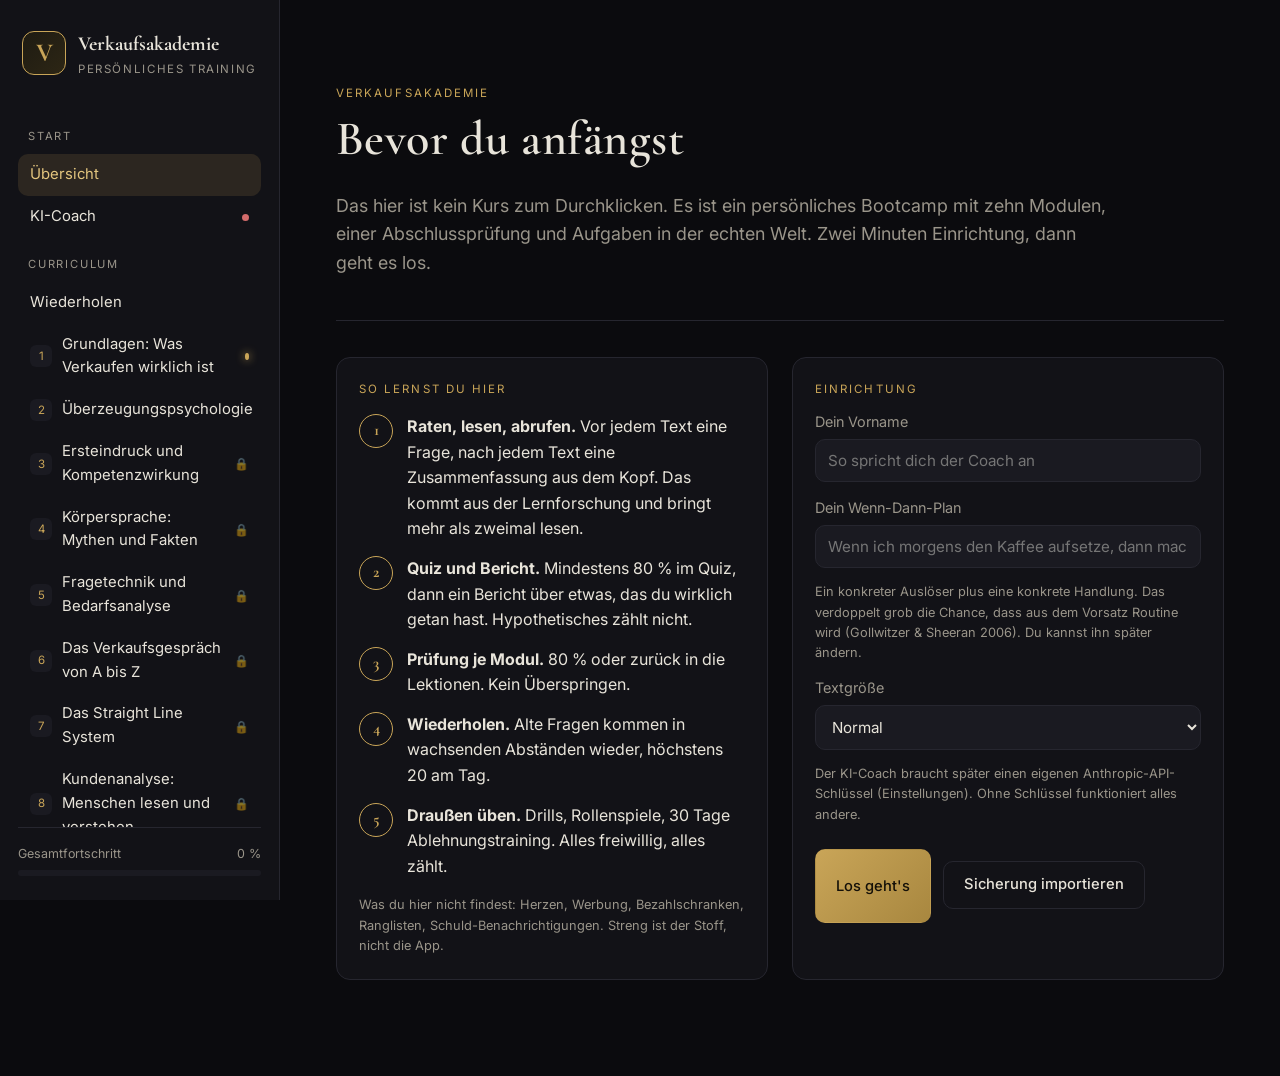
==== index.html @ 640770ad "Runde 4: Anwendungsfragen, alle Rollenspiele offline, Abschlussprüfung mit Zertifikat, Einstieg, Zug" ====
<!DOCTYPE html>
<html lang="de">
<head>
  <meta charset="UTF-8">
  <meta name="viewport" content="width=device-width, initial-scale=1.0">
  <title>Verkaufsakademie</title>
  <meta name="description" content="Persönliche Lern- und Trainings-App für Verkauf, Verkaufspsychologie, Körpersprache, Selbstvermarktung und Kundenanalyse.">
  <link rel="preconnect" href="https://fonts.googleapis.com">
  <link href="https://fonts.googleapis.com/css2?family=Cormorant+Garamond:ital,wght@0,500;0,600;0,700;1,500&family=Inter:wght@300;400;500;600&display=swap" rel="stylesheet">
  <meta name="theme-color" content="#0b0b0e">
  <link rel="manifest" href="manifest.json">
  <link rel="apple-touch-icon" href="icon.svg">
  <meta name="apple-mobile-web-app-capable" content="yes">
  <meta name="apple-mobile-web-app-status-bar-style" content="black-translucent">
  <link rel="stylesheet" href="css/style.css">
  <link rel="icon" href="data:image/svg+xml,<svg xmlns='http://www.w3.org/2000/svg' viewBox='0 0 100 100'><rect width='100' height='100' rx='18' fill='%230c0c0f'/><text x='50' y='68' font-size='56' text-anchor='middle' fill='%23c9a558' font-family='serif'>V</text></svg>">
</head>
<body>
  <a class="skip-link" href="#main">Zum Inhalt springen</a>
  <div class="app">
    <aside class="sidebar" id="sidebar">
      <div class="brand" data-route="#/">
        <span class="brand-mark">V</span>
        <div>
          <div class="brand-name">Verkaufsakademie</div>
          <div class="brand-sub">Persönliches Training</div>
        </div>
      </div>
      <nav class="nav" id="nav"></nav>
      <div class="sidebar-footer">
        <div class="progress-mini">
          <div class="progress-mini-label"><span>Gesamtfortschritt</span><span id="total-pct">0 %</span></div>
          <div class="bar"><div class="bar-fill" id="total-bar"></div></div>
        </div>
      </div>
    </aside>
    <button class="menu-toggle" id="menu-toggle" aria-label="Menü" aria-expanded="false" aria-controls="sidebar">☰</button>
    <main class="main" id="main"></main>
  </div>
  <script src="js/data/kurse/00-index.js"></script>
  <script src="js/data/kurse/01-grundlagen.js"></script>
  <script src="js/data/kurse/02-psychologie.js"></script>
  <script src="js/data/kurse/03-wirkung.js"></script>
  <script src="js/data/kurse/04-koerpersprache.js"></script>
  <script src="js/data/kurse/05-fragetechnik.js"></script>
  <script src="js/data/kurse/06-gespraech.js"></script>
  <script src="js/data/kurse/07-straightline.js"></script>
  <script src="js/data/kurse/08-kundenanalyse.js"></script>
  <script src="js/data/kurse/09-selbstvermarktung.js"></script>
  <script src="js/data/kurse/10-verhandlung.js"></script>
  <script src="js/data/milliardaere.js"></script>
  <script src="js/data/szenarien.js"></script>
  <script src="js/data/szenarien-offline-1.js"></script>
  <script src="js/data/szenarien-offline-2.js"></script>
  <script src="js/data/uebungen.js"></script>
  <script src="js/data/checklisten.js"></script>
  <script src="js/data/koerpersprache.js"></script>
  <script src="js/data/kundenanalyse.js"></script>
  <script src="js/app.js"></script>
  <script src="js/coach.js"></script>
  <script>if ("serviceWorker" in navigator && location.protocol.startsWith("http")) navigator.serviceWorker.register("sw.js").catch(() => {});</script>
</body>
</html>
---- css/style.css ----
:root {
  --bg: #0b0b0e;
  --bg-2: #121217;
  --bg-3: #1a1a21;
  --line: #26262f;
  --text: #e8e4da;
  --muted: #9a958a;
  --gold: #c9a558;
  --gold-2: #e3c57e;
  --gold-dim: rgba(201,165,88,.14);
  --green: #6fbf8a;
  --red: #d36b6b;
  --serif: 'Cormorant Garamond', Georgia, serif;
  --sans: 'Inter', system-ui, sans-serif;
  --radius: 14px;
  --sidebar: 280px;
}
* { box-sizing: border-box; }
html, body { margin: 0; background: var(--bg); color: var(--text); font-family: var(--sans); font-size: 16px; line-height: 1.6; -webkit-font-smoothing: antialiased; }
a { color: var(--gold-2); text-decoration: none; }
a:hover { text-decoration: underline; }
h1, h2, h3, h4 { font-family: var(--serif); font-weight: 600; letter-spacing: .01em; margin: 0 0 .5em; line-height: 1.15; }
h1 { font-size: 2.6rem; } h2 { font-size: 1.9rem; } h3 { font-size: 1.4rem; } h4 { font-size: 1.15rem; }
p { margin: 0 0 1em; }
.app { display: flex; min-height: 100vh; }
.sidebar { width: var(--sidebar); background: var(--bg-2); border-right: 1px solid var(--line); position: fixed; top: 0; bottom: 0; left: 0; display: flex; flex-direction: column; padding: 24px 18px; z-index: 20; transition: transform .25s; }
.brand { display: flex; align-items: center; gap: 12px; cursor: pointer; margin-bottom: 28px; padding: 4px; }
.brand-mark { width: 44px; height: 44px; border-radius: 12px; display: grid; place-items: center; background: linear-gradient(135deg, #1e1b12, #2d2615); border: 1px solid var(--gold); color: var(--gold); font-family: var(--serif); font-size: 26px; font-weight: 700; }
.brand-name { font-family: var(--serif); font-size: 1.25rem; font-weight: 700; }
.brand-sub { font-size: .72rem; color: var(--muted); letter-spacing: .14em; text-transform: uppercase; }
.nav { flex: 1; overflow-y: auto; }
.nav-section { font-size: .7rem; letter-spacing: .16em; text-transform: uppercase; color: var(--muted); margin: 18px 10px 8px; }
.nav a { display: flex; align-items: center; gap: 10px; padding: 9px 12px; border-radius: 10px; color: var(--text); font-size: .93rem; }
.nav a:hover { background: var(--bg-3); text-decoration: none; }
.nav a.active { background: var(--gold-dim); color: var(--gold-2); }
.nav a .ico { width: 20px; text-align: center; opacity: .8; }
.sidebar-footer { border-top: 1px solid var(--line); padding-top: 16px; }
.progress-mini-label { display: flex; justify-content: space-between; font-size: .78rem; color: var(--muted); margin-bottom: 6px; }
.bar { height: 6px; background: var(--bg-3); border-radius: 6px; overflow: hidden; }
.bar-fill { height: 100%; background: linear-gradient(90deg, var(--gold), var(--gold-2)); width: 0; transition: width .4s; }
.menu-toggle { display: none; position: fixed; top: 14px; left: 14px; z-index: 30; background: var(--bg-2); color: var(--gold); border: 1px solid var(--line); border-radius: 10px; width: 42px; height: 42px; font-size: 20px; }
.main { margin-left: var(--sidebar); flex: 1; padding: 48px 56px 96px; max-width: 1100px; }
.eyebrow { font-size: .72rem; letter-spacing: .18em; text-transform: uppercase; color: var(--gold); margin-bottom: 10px; }
.lead { font-size: 1.12rem; color: var(--muted); max-width: 70ch; }
.hero { padding: 36px 0 24px; border-bottom: 1px solid var(--line); margin-bottom: 36px; }
.hero h1 { font-size: 3rem; }
.grid { display: grid; gap: 18px; grid-template-columns: repeat(auto-fill, minmax(260px, 1fr)); }
.card { background: var(--bg-2); border: 1px solid var(--line); border-radius: var(--radius); padding: 22px; transition: border-color .2s, transform .2s; position: relative; }
.card.clickable { cursor: pointer; }
.card.clickable:hover { border-color: var(--gold); transform: translateY(-2px); }
.card h3 { margin-bottom: 6px; }
.card .meta { font-size: .78rem; color: var(--muted); display: flex; gap: 12px; flex-wrap: wrap; }
.card .num { position: absolute; top: 16px; right: 18px; font-family: var(--serif); font-size: 1.6rem; color: var(--gold); opacity: .5; }
.card .bar { margin-top: 14px; }
.tag { display: inline-block; font-size: .7rem; letter-spacing: .08em; text-transform: uppercase; padding: 3px 9px; border-radius: 999px; border: 1px solid var(--line); color: var(--muted); }
.tag.gold { border-color: var(--gold); color: var(--gold-2); }
.tag.green { border-color: var(--green); color: var(--green); }
.btn { display: inline-flex; align-items: center; gap: 8px; padding: 11px 20px; border-radius: 10px; border: 1px solid var(--gold); background: transparent; color: var(--gold-2); font-family: var(--sans); font-size: .92rem; font-weight: 500; cursor: pointer; transition: all .18s; }
.btn:hover { background: var(--gold-dim); text-decoration: none; }
.btn.primary { background: linear-gradient(135deg, var(--gold), #a8873f); color: #141008; border-color: transparent; }
.btn.primary:hover { filter: brightness(1.08); }
.btn.ghost { border-color: var(--line); color: var(--text); }
.btn.small { padding: 7px 14px; font-size: .82rem; }
.btn:disabled { opacity: .4; cursor: not-allowed; }
.btn-row { display: flex; gap: 12px; flex-wrap: wrap; margin-top: 24px; }
.lesson { max-width: 78ch; }
.lesson h2 { margin-top: 2em; padding-top: .4em; border-top: 1px solid var(--line); }
.lesson h2:first-of-type { border-top: 0; margin-top: 1em; }
.lesson ul, .lesson ol { padding-left: 1.3em; }
.lesson li { margin-bottom: .45em; }
.lesson blockquote { margin: 1.4em 0; padding: 18px 24px; border-left: 3px solid var(--gold); background: var(--bg-2); border-radius: 0 var(--radius) var(--radius) 0; font-family: var(--serif); font-size: 1.22rem; font-style: italic; }
.lesson blockquote cite { display: block; font-family: var(--sans); font-style: normal; font-size: .8rem; color: var(--muted); margin-top: 8px; }
.callout { border: 1px solid var(--line); border-radius: var(--radius); padding: 16px 20px; margin: 1.4em 0; background: var(--bg-2); }
.callout.warn { border-color: #6a4a2a; background: #1b1510; }
.callout.study { border-color: #2a4a5a; background: #0f171b; }
.callout.practice { border-color: #2a4a35; background: #0f1a14; }
.callout .label { font-size: .7rem; letter-spacing: .16em; text-transform: uppercase; color: var(--gold); margin-bottom: 6px; display: block; }
.sources { font-size: .85rem; color: var(--muted); margin-top: 2em; padding-top: 1em; border-top: 1px dashed var(--line); }
.sources li { margin-bottom: .3em; }
.quiz-q { background: var(--bg-2); border: 1px solid var(--line); border-radius: var(--radius); padding: 22px; margin-bottom: 16px; }
.quiz-q .q { font-weight: 500; margin-bottom: 12px; }
.opt { display: block; width: 100%; text-align: left; background: var(--bg-3); border: 1px solid var(--line); color: var(--text); padding: 11px 14px; border-radius: 10px; margin-bottom: 8px; cursor: pointer; font-family: var(--sans); font-size: .95rem; transition: all .15s; }
.opt:hover { border-color: var(--gold); }
.opt.correct { border-color: var(--green); background: rgba(111,191,138,.12); }
.opt.wrong { border-color: var(--red); background: rgba(211,107,107,.12); }
.opt:disabled { cursor: default; }
.explain { font-size: .9rem; color: var(--muted); margin-top: 10px; padding-top: 10px; border-top: 1px dashed var(--line); }
.score { font-family: var(--serif); font-size: 2.4rem; color: var(--gold); }
.check { display: flex; align-items: flex-start; gap: 12px; padding: 12px 14px; border-radius: 10px; border: 1px solid var(--line); background: var(--bg-2); margin-bottom: 8px; cursor: pointer; }
.check input { margin-top: 5px; accent-color: var(--gold); width: 18px; height: 18px; }
.check.done { opacity: .55; text-decoration: line-through; }
.two-col { display: grid; grid-template-columns: 1fr 1fr; gap: 24px; }
.quote-card { background: var(--bg-2); border: 1px solid var(--line); border-radius: var(--radius); padding: 24px; margin-bottom: 16px; }
.quote-card .en { font-family: var(--serif); font-size: 1.35rem; font-style: italic; margin-bottom: 8px; }
.quote-card .de { color: var(--muted); margin-bottom: 10px; }
.quote-card .src { font-size: .8rem; color: var(--gold); }
.quote-card .lesson-note { margin-top: 12px; font-size: .92rem; border-top: 1px dashed var(--line); padding-top: 10px; }
.person-head { display: flex; gap: 20px; align-items: center; margin-bottom: 24px; }
.avatar { width: 72px; height: 72px; border-radius: 50%; display: grid; place-items: center; background: var(--bg-3); border: 1px solid var(--gold); font-family: var(--serif); font-size: 1.8rem; color: var(--gold); flex-shrink: 0; }
.filters { display: flex; gap: 8px; flex-wrap: wrap; margin-bottom: 22px; }
.filters button { background: var(--bg-2); border: 1px solid var(--line); color: var(--muted); padding: 6px 14px; border-radius: 999px; cursor: pointer; font-size: .82rem; font-family: var(--sans); }
.filters button.active { border-color: var(--gold); color: var(--gold-2); }
.search { width: 100%; background: var(--bg-2); border: 1px solid var(--line); color: var(--text); padding: 12px 16px; border-radius: 10px; font-family: var(--sans); font-size: .95rem; margin-bottom: 18px; }
.search:focus { outline: none; border-color: var(--gold); }
.scene { background: var(--bg-2); border: 1px solid var(--line); border-radius: var(--radius); padding: 26px; }
.scene .npc { font-family: var(--serif); font-size: 1.25rem; font-style: italic; padding: 16px 20px; border-left: 3px solid var(--gold); margin: 16px 0; background: var(--bg-3); border-radius: 0 10px 10px 0; }
.scene .npc .who { font-family: var(--sans); font-style: normal; font-size: .72rem; letter-spacing: .14em; text-transform: uppercase; color: var(--gold); display: block; margin-bottom: 6px; }
.scene .feedback { margin-top: 14px; padding: 14px 18px; border-radius: 10px; font-size: .95rem; }
.scene .feedback.good { background: rgba(111,191,138,.12); border: 1px solid var(--green); }
.scene .feedback.ok { background: var(--gold-dim); border: 1px solid var(--gold); }
.scene .feedback.bad { background: rgba(211,107,107,.12); border: 1px solid var(--red); }
.meter { display: flex; align-items: center; gap: 12px; font-size: .85rem; color: var(--muted); }
.stat { text-align: center; padding: 18px; }
.stat .big { font-family: var(--serif); font-size: 2.4rem; color: var(--gold); line-height: 1; }
.stat .lbl { font-size: .75rem; letter-spacing: .12em; text-transform: uppercase; color: var(--muted); margin-top: 6px; }
.timer { font-family: var(--serif); font-size: 4rem; color: var(--gold); text-align: center; line-height: 1; margin: 20px 0; }
.rating { display: flex; gap: 8px; }
.rating button { width: 42px; height: 42px; border-radius: 10px; border: 1px solid var(--line); background: var(--bg-3); color: var(--text); cursor: pointer; font-family: var(--sans); }
.rating button.active { border-color: var(--gold); background: var(--gold-dim); color: var(--gold-2); }
textarea.journal { width: 100%; min-height: 110px; background: var(--bg-3); border: 1px solid var(--line); border-radius: 10px; color: var(--text); padding: 12px; font-family: var(--sans); font-size: .95rem; resize: vertical; }
textarea.journal:focus { outline: none; border-color: var(--gold); }
.log-entry { border-left: 2px solid var(--gold); padding: 8px 14px; margin-bottom: 10px; font-size: .92rem; }
.log-entry .d { font-size: .75rem; color: var(--muted); }
.breadcrumb { font-size: .82rem; color: var(--muted); margin-bottom: 18px; }
.breadcrumb a { color: var(--muted); }
.steps { counter-reset: s; list-style: none; padding: 0; }
.steps li { counter-increment: s; position: relative; padding-left: 48px; margin-bottom: 14px; }
.steps li::before { content: counter(s); position: absolute; left: 0; top: 0; width: 32px; height: 32px; border-radius: 50%; border: 1px solid var(--gold); color: var(--gold); display: grid; place-items: center; font-family: var(--serif); font-weight: 700; }
.pill-row { display: flex; gap: 8px; flex-wrap: wrap; }
table { width: 100%; border-collapse: collapse; font-size: .92rem; margin: 1em 0; }
th, td { text-align: left; padding: 9px 10px; border-bottom: 1px solid var(--line); vertical-align: top; }
th { color: var(--gold); font-weight: 500; font-size: .78rem; letter-spacing: .1em; text-transform: uppercase; }
.radar { width: 100%; max-width: 360px; margin: 0 auto; display: block; }
.fade { animation: fade .35s ease; }
@keyframes fade { from { opacity: 0; transform: translateY(6px); } to { opacity: 1; transform: none; } }
@media (max-width: 900px) {
  .sidebar { transform: translateX(-100%); }
  .sidebar.open { transform: none; box-shadow: 0 0 60px rgba(0,0,0,.6); }
  .menu-toggle { display: block; }
  .main { margin-left: 0; padding: 72px 18px 80px; }
  .hero h1 { font-size: 2.2rem; }
  .two-col { grid-template-columns: 1fr; }
}

/* ===== Ergänzungen: App-Logik ===== */
.muted { color: var(--muted); }
.hero.small { padding-top: 12px; }
.hero.small h1 { font-size: 2.4rem; }
.hero.passed { border-color: var(--green); }
.section-title { margin-top: 44px; font-size: 1.5rem; }
.stats { grid-template-columns: repeat(auto-fit, minmax(150px, 1fr)); margin-bottom: 28px; }
.stats .stat { background: var(--bg-2); border: 1px solid var(--line); border-radius: var(--radius); }
.card.locked { opacity: .5; cursor: not-allowed; }
.card.exam { border-color: var(--gold); background: linear-gradient(135deg, var(--bg-2), #1c1810); }
.lesson-list { display: grid; gap: 14px; }
.lesson-list .card { padding-right: 70px; }
.lock { opacity: .7; font-size: .9em; }
.nav-num { display: inline-grid; place-items: center; width: 22px; height: 22px; border-radius: 6px; background: var(--bg-3); font-size: .72rem; color: var(--gold); flex-shrink: 0; }
.nav-ok { color: var(--green); margin-left: auto; }
.nav-lock { margin-left: auto; opacity: .5; font-size: .8em; }
.nav-cur { width: 7px; height: 7px; border-radius: 50%; background: var(--gold); margin-left: auto; box-shadow: 0 0 8px var(--gold); }
.nav-dot { width: 7px; height: 7px; border-radius: 50%; background: var(--red); margin-left: auto; }
.rules .steps li { margin-bottom: 10px; }
.legend { font-size: .85rem; color: var(--muted); margin-bottom: 18px; }
.pill { display: inline-block; padding: 5px 12px; border-radius: 999px; border: 1px solid var(--line); background: var(--bg-2); color: var(--text); font-size: .82rem; margin-bottom: 18px; }
.pill:hover { border-color: var(--gold); text-decoration: none; color: var(--gold-2); }
.btn-opt { font-size: 1rem; padding: 14px 18px; }
.exam-q h2 { margin: 6px 0 18px; }
.quiz label.opt { display: flex; gap: 10px; align-items: flex-start; }
.quiz label.opt input { accent-color: var(--gold); margin-top: 4px; }
.count { font-size: .8rem; margin: 6px 0 0; }
.count.ok { color: var(--green); }
.log-entry .meta { font-size: .75rem; color: var(--muted); margin-bottom: 4px; display: flex; gap: 8px; align-items: center; }
.log-entry.ok { border-left-color: var(--green); }
.log-entry.fail { border-left-color: var(--red); }
.log-entry .feedback { margin-top: 8px; padding: 10px 14px; background: var(--bg-2); border-radius: 10px; font-size: .9rem; }
.log-entry .feedback p { margin: 0 0 .5em; }
.tag.red { border-color: var(--red); color: var(--red); }
.x { background: none; border: 0; color: var(--muted); cursor: pointer; font-size: 1.1rem; padding: 0 6px; line-height: 1; }
.x:hover { color: var(--red); }
.days { display: grid; gap: 12px; grid-template-columns: repeat(auto-fill, minmax(280px, 1fr)); }
.day.locked { opacity: .45; }
.day.active { border-color: var(--gold); }
.day.done { border-color: var(--green); }
.day p { margin: 8px 0; }
.leiter { list-style: none; padding: 0; margin: 0 0 16px; }
.leiter .check .box { width: 20px; height: 20px; border: 1px solid var(--gold); border-radius: 6px; flex-shrink: 0; margin-top: 2px; }
.leiter .check.done .box { background: var(--gold); }
.leiter .check .txt { flex: 1; }
form.inline { display: flex; gap: 10px; }
form.inline input { flex: 1; }
label { display: block; margin-bottom: 14px; font-size: .9rem; color: var(--muted); }
[hidden] { display: none !important; }
label input:not([type=radio]):not([type=checkbox]), label select { display: block; width: 100%; margin-top: 6px; background: var(--bg-3); border: 1px solid var(--line); border-radius: 10px; color: var(--text); padding: 11px 12px; font-family: var(--sans); font-size: .95rem; }
label input:focus, label select:focus, input:focus { outline: none; border-color: var(--gold); }
input:not([type=checkbox]):not([type=radio]) { background: var(--bg-3); border: 1px solid var(--line); border-radius: 10px; color: var(--text); padding: 11px 12px; font-family: var(--sans); font-size: .95rem; }
label.check { color: var(--text); }
.btn.danger { border-color: var(--red); color: var(--red); }
.ka-q { margin: 18px 0; }
.ka-q .q { font-weight: 500; margin-bottom: 8px; }
.ka-q .opt { display: flex; gap: 10px; }
.scene .you { padding: 10px 20px; margin: 10px 0; border-left: 3px solid var(--line); }
.scene .you .who { font-size: .72rem; letter-spacing: .14em; text-transform: uppercase; color: var(--muted); display: block; margin-bottom: 4px; }
.scene .options { margin-top: 14px; }
.scene + .scene { margin-top: 14px; }
#rp-box { margin-top: 24px; }
#toast { position: fixed; bottom: 24px; left: 50%; transform: translateX(-50%) translateY(20px); background: var(--bg-3); border: 1px solid var(--gold); color: var(--text); padding: 12px 20px; border-radius: 12px; opacity: 0; transition: all .25s; z-index: 100; max-width: 90vw; font-size: .92rem; pointer-events: none; }
#toast.show { opacity: 1; transform: translateX(-50%); }
#toast.good { border-color: var(--green); }
#toast.bad { border-color: var(--red); }
.modal-bg { position: fixed; inset: 0; background: rgba(0,0,0,.7); display: grid; place-items: center; z-index: 90; padding: 20px; }
.modal { background: var(--bg-2); border: 1px solid var(--gold); border-radius: var(--radius); padding: 32px; max-width: 520px; width: 100%; position: relative; max-height: 90vh; overflow-y: auto; }
.modal.wide { max-width: 800px; }
.modal-x { position: absolute; top: 12px; right: 14px; background: none; border: 0; color: var(--muted); font-size: 1.6rem; cursor: pointer; }
/* Chat */
.chat-page { display: flex; flex-direction: column; min-height: calc(100vh - 150px); }
.chat-head { display: flex; justify-content: space-between; align-items: flex-end; gap: 16px; flex-wrap: wrap; margin-bottom: 18px; }
.chat-head h1 { font-size: 2rem; margin: 0; }
.chat-head .btn-row { margin: 0; }
.chat { flex: 1; overflow-y: auto; display: flex; flex-direction: column; gap: 14px; padding: 6px 0 20px; }
.chat-empty { color: var(--muted); text-align: center; padding: 60px 20px; font-family: var(--serif); font-size: 1.2rem; font-style: italic; }
.msg { max-width: 82%; padding: 14px 18px; border-radius: 16px; background: var(--bg-2); border: 1px solid var(--line); }
.msg.user { align-self: flex-end; background: var(--gold-dim); border-color: rgba(201,165,88,.3); }
.msg.assistant { align-self: flex-start; }
.msg .who { font-size: .68rem; letter-spacing: .14em; text-transform: uppercase; color: var(--gold); margin-bottom: 6px; }
.msg .body p { margin: 0 0 .7em; } .msg .body p:last-child { margin: 0; }
.msg .body ul { padding-left: 1.2em; margin: .3em 0; }
.msg .body pre { background: var(--bg-3); padding: 10px; border-radius: 8px; white-space: pre-wrap; font-size: .85rem; }
.msg .body h3, .msg .body h4 { margin: .6em 0 .3em; }
.msg .err { color: var(--red); }
.chat-form { display: flex; gap: 10px; align-items: flex-end; position: sticky; bottom: 0; background: var(--bg); padding: 12px 0 0; border-top: 1px solid var(--line); flex-wrap: wrap; }
.chat-form textarea { flex: 1; min-width: 200px; background: var(--bg-3); border: 1px solid var(--line); border-radius: 12px; color: var(--text); padding: 12px 14px; font-family: var(--sans); font-size: .95rem; resize: none; }
.chat-form textarea:focus { outline: none; border-color: var(--gold); }
@media (max-width: 900px) {
  .sidebar { padding-top: 70px; }
  .sidebar-bg { position: fixed; inset: 0; background: rgba(0,0,0,.5); z-index: 15; }
  .two-col { grid-template-columns: 1fr; }
  .hero h1, .hero.small h1 { font-size: 2rem; }
  .msg { max-width: 95%; }
  .chat-head h1 { font-size: 1.5rem; }
  .stat .big { font-size: 1.8rem; }
}
/* Quellenverzeichnis */
.q-list { display: grid; gap: 10px; }
.q-item { background: var(--bg-2); border: 1px solid var(--line); border-radius: 12px; padding: 14px 18px; }
.q-item .meta { font-size: .75rem; color: var(--muted); display: flex; gap: 10px; flex-wrap: wrap; margin-bottom: 6px; align-items: center; }
.q-src { font-weight: 500; margin-bottom: 4px; }
.q-kern { font-size: .92rem; color: var(--muted); }
.tag.st-A { border-color: var(--green); color: var(--green); }
.tag.st-B { border-color: #6fa3bf; color: #6fa3bf; }
.tag.st-C { border-color: var(--gold); color: var(--gold-2); }
.tag.st-D { border-color: var(--red); color: var(--red); }
/* Meilensteine */
.milestones { display: grid; grid-template-columns: repeat(auto-fill, minmax(150px, 1fr)); gap: 10px; }
.ms { display: flex; align-items: center; gap: 10px; padding: 10px 14px; border: 1px solid var(--line); border-radius: 10px; background: var(--bg-2); font-size: .85rem; color: var(--muted); }
.ms.done { border-color: var(--gold); color: var(--text); background: var(--gold-dim); }
.ms-icon { width: 22px; height: 22px; border-radius: 50%; border: 1px solid var(--line); display: grid; place-items: center; font-size: .75rem; flex-shrink: 0; }
.ms.done .ms-icon { border-color: var(--gold); color: var(--gold); }
/* Heute, Fokus, Details */
.today { margin-bottom: 28px; border-color: rgba(201,165,88,.35); }
.today-row { display: grid; grid-template-columns: repeat(auto-fit, minmax(220px, 1fr)); gap: 12px; }
.today-item { display: flex; gap: 12px; align-items: flex-start; padding: 12px 14px; border: 1px solid var(--line); border-radius: 10px; color: var(--text); font-size: .9rem; background: var(--bg-3); }
.today-item:hover { text-decoration: none; border-color: var(--gold); }
.today-item.done { border-color: var(--green); opacity: .75; }
.today-item.done .ms-icon { border-color: var(--green); color: var(--green); }
.muted.small { font-size: .8rem; margin: 12px 0 0; }
.steps.small li { font-size: .9rem; margin-bottom: 8px; padding-left: 40px; }
.steps.small li::before { width: 26px; height: 26px; font-size: .85rem; }
details { margin: 10px 0; }
summary { cursor: pointer; color: var(--gold-2); font-size: .88rem; list-style: none; }
summary::before { content: '▸ '; } details[open] summary::before { content: '▾ '; }
details[open] summary { margin-bottom: 10px; }
:focus-visible { outline: 2px solid var(--gold); outline-offset: 2px; border-radius: 6px; }
button, .btn { touch-action: manipulation; }
@media (prefers-reduced-motion: reduce) { * { animation: none !important; transition: none !important; } }
/* Didaktik: Lernziele, Vorab-Frage, Abruf, Wiederholen, Lesefortschritt, Textgröße */
.callout.ziele { border-color: rgba(201,165,88,.4); background: var(--gold-dim); }
.callout.ziele ul { margin: 0; padding-left: 1.2em; }
.vorfrage { margin: 1.5em 0; border-color: #2a4a5a; }
.vorfrage .q { font-family: var(--serif); font-size: 1.3rem; font-style: italic; }
.vorfrage.done { opacity: .85; }
.locked-note { padding: 40px 0; text-align: center; font-family: var(--serif); font-size: 1.2rem; font-style: italic; }
.abruf { border-color: #2a4a35; margin-top: 28px; }
.kern { padding-left: 1.2em; } .kern li { margin-bottom: .5em; }
.small-note { font-size: .85rem; margin: 6px 0 0; }
.nav-badge { margin-left: auto; background: var(--gold); color: #141008; border-radius: 999px; font-size: .7rem; padding: 1px 8px; font-weight: 600; }
.plan { margin-top: 12px; padding: 10px 14px; border-left: 2px solid var(--gold); font-size: .9rem; }
.read-progress { position: fixed; top: 0; left: var(--sidebar); right: 0; height: 3px; background: transparent; z-index: 25; }
#read-bar { height: 100%; width: 0; background: linear-gradient(90deg, var(--gold), var(--gold-2)); transition: width .1s linear; }
html[data-textsize="gross"] { font-size: 18px; }
html[data-textsize="sehr-gross"] { font-size: 20px; }
@media (max-width: 900px) { .read-progress { left: 0; } }
/* Runde 4: Zugänglichkeit, Zertifikat, Wochenrückblick, Einstieg */
.skip-link { position: absolute; left: -999px; top: 8px; z-index: 100; background: var(--gold); color: #141008; padding: 8px 14px; border-radius: 6px; font-weight: 600; }
.skip-link:focus { left: 8px; }
:focus-visible { outline: 2px solid var(--gold); outline-offset: 2px; }
#main:focus { outline: none; }
@media (prefers-reduced-motion: reduce) { *, *::before, *::after { animation-duration: .01ms !important; transition-duration: .01ms !important; scroll-behavior: auto !important; } }
.week-table { width: 100%; border-collapse: collapse; margin-top: 8px; font-size: .95rem; }
.week-table th { text-align: left; font-weight: 500; color: var(--muted); font-size: .8rem; letter-spacing: .04em; text-transform: uppercase; padding: 6px 8px; }
.week-table td { padding: 7px 8px; border-top: 1px solid var(--line); }
.week-table .num { text-align: right; font-variant-numeric: tabular-nums; width: 110px; }
.week-table .up { color: #7fc48a; } .week-table .down { color: #d08b8b; }
#onboarding label { display: block; margin-top: 12px; }
.cert { display: flex; justify-content: center; padding: 20px 0; }
.cert-inner { max-width: 760px; width: 100%; padding: 56px 60px; border: 2px solid var(--gold); outline: 1px solid rgba(201,165,88,.35); outline-offset: 6px; background: #0f0f12; text-align: center; }
.cert-logo { width: 56px; height: 56px; margin: 0 auto 14px; border: 1.5px solid var(--gold); border-radius: 50%; display: flex; align-items: center; justify-content: center; font-family: var(--serif); font-size: 1.8rem; color: var(--gold); }
.cert-eyebrow { font-size: .75rem; letter-spacing: .2em; text-transform: uppercase; color: var(--gold); }
.cert h1 { font-family: var(--serif); font-size: 3rem; margin: 10px 0 20px; font-weight: 400; }
.cert-text { color: var(--muted); max-width: 560px; margin: 8px auto; line-height: 1.6; }
.cert-name { font-family: var(--serif); font-size: 2.4rem; margin: 14px 0; color: var(--gold); }
.cert-stats { display: grid; grid-template-columns: repeat(4, 1fr); gap: 10px; margin: 30px 0 20px; }
.cert-stats div { display: flex; flex-direction: column; gap: 4px; } .cert-stats strong { font-family: var(--serif); font-size: 1.6rem; color: var(--text); } .cert-stats span { font-size: .75rem; color: var(--muted); text-transform: uppercase; letter-spacing: .06em; }
.cert-foot { display: flex; justify-content: space-between; border-top: 1px solid var(--line); padding-top: 16px; margin-top: 10px; font-size: .9rem; }
.cert-small { font-size: .75rem; color: var(--muted); margin-top: 24px; }
@media (max-width: 700px) { .cert-inner { padding: 32px 20px; } .cert-stats { grid-template-columns: repeat(2, 1fr); } .cert h1 { font-size: 2.2rem; } .cert-name { font-size: 1.8rem; } }
@media print { .sidebar, .menu-toggle, .no-print, .toast, .read-progress { display: none !important; } .main { margin: 0 !important; padding: 0 !important; } body { background: #fff; color: #111; } .cert-inner { background: #fff; color: #111; border-color: #8a6d2f; outline-color: #c9a558; } .cert-text, .cert-small, .cert-stats span { color: #444; } .cert-stats strong { color: #111; } }
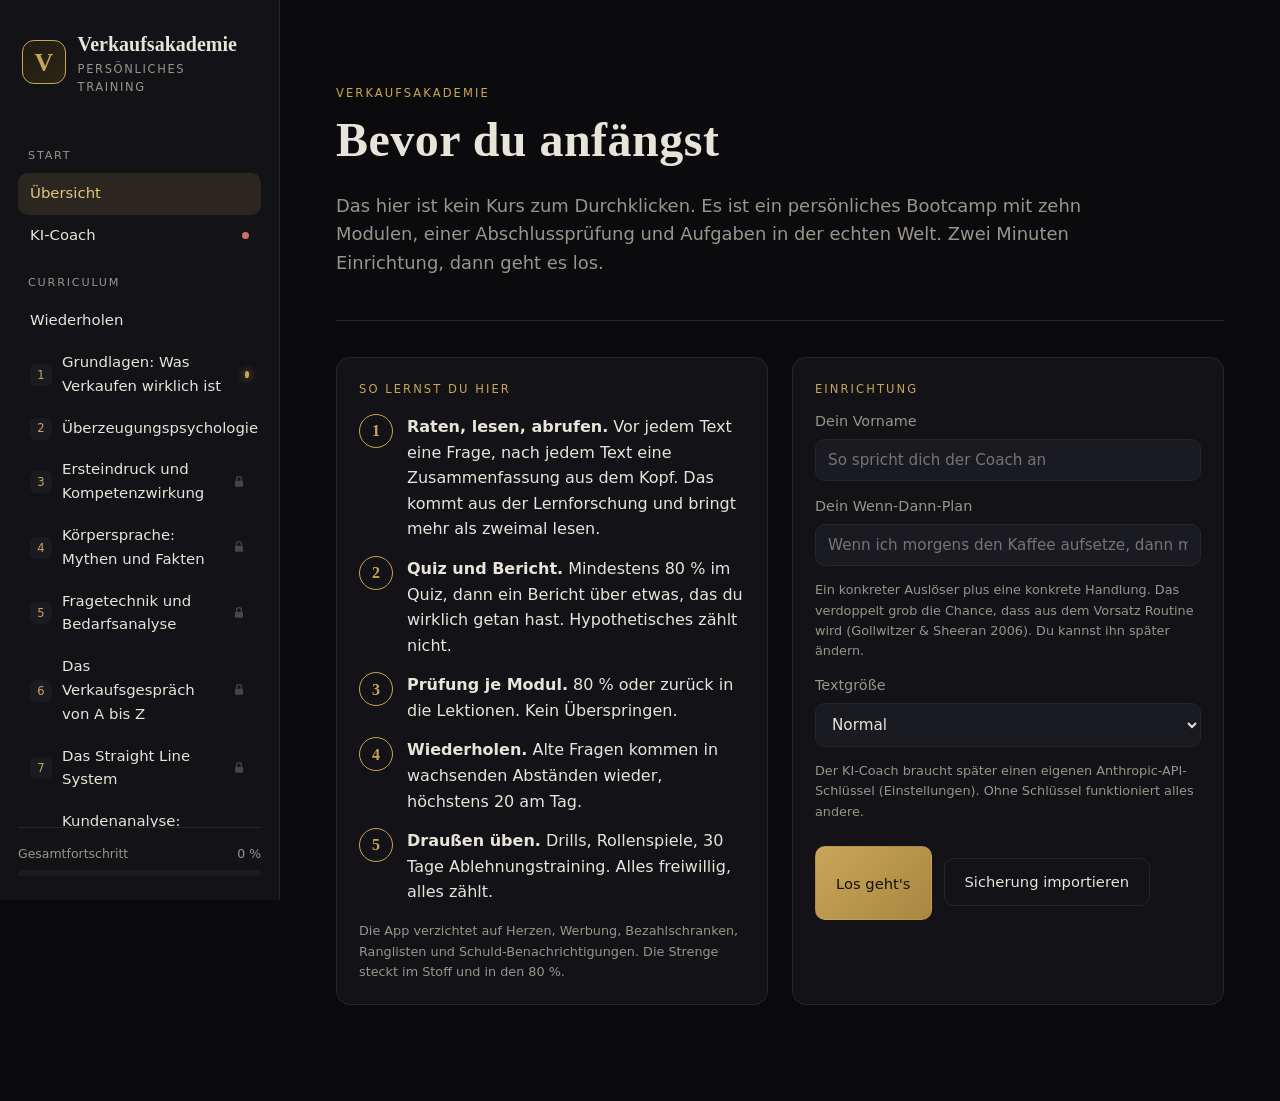
==== commit 1c3eb865: "Runde 5, Durchgang 1: Lektorat aller Lektionen, Selbsterklärung, Rückblick, Kalibrierung, Glossar, C" ====
--- a/index.html
+++ b/index.html
@@ -3,6 +3,7 @@
 <head>
   <meta charset="UTF-8">
   <meta name="viewport" content="width=device-width, initial-scale=1.0">
+  <meta http-equiv="Content-Security-Policy" content="default-src 'self'; script-src 'self'; connect-src 'self' https://api.anthropic.com; style-src 'self' 'unsafe-inline' https://fonts.googleapis.com; font-src https://fonts.gstatic.com; img-src 'self' data:; manifest-src 'self'; object-src 'none'; base-uri 'self'; form-action 'self'">
   <title>Verkaufsakademie</title>
   <meta name="description" content="Persönliche Lern- und Trainings-App für Verkauf, Verkaufspsychologie, Körpersprache, Selbstvermarktung und Kundenanalyse.">
   <link rel="preconnect" href="https://fonts.googleapis.com">
@@ -58,6 +59,6 @@
   <script src="js/data/kundenanalyse.js"></script>
   <script src="js/app.js"></script>
   <script src="js/coach.js"></script>
-  <script>if ("serviceWorker" in navigator && location.protocol.startsWith("http")) navigator.serviceWorker.register("sw.js").catch(() => {});</script>
+  <script src="js/sw-register.js"></script>
 </body>
 </html>
--- a/css/style.css
+++ b/css/style.css
@@ -299,7 +299,7 @@
 .week-table { width: 100%; border-collapse: collapse; margin-top: 8px; font-size: .95rem; }
 .week-table th { text-align: left; font-weight: 500; color: var(--muted); font-size: .8rem; letter-spacing: .04em; text-transform: uppercase; padding: 6px 8px; }
 .week-table td { padding: 7px 8px; border-top: 1px solid var(--line); }
-.week-table .num { text-align: right; font-variant-numeric: tabular-nums; width: 110px; }
+.week-table .wk { text-align: right; font-variant-numeric: tabular-nums; width: 110px; }
 .week-table .up { color: #7fc48a; } .week-table .down { color: #d08b8b; }
 #onboarding label { display: block; margin-top: 12px; }
 .cert { display: flex; justify-content: center; padding: 20px 0; }
@@ -315,3 +315,20 @@
 .cert-small { font-size: .75rem; color: var(--muted); margin-top: 24px; }
 @media (max-width: 700px) { .cert-inner { padding: 32px 20px; } .cert-stats { grid-template-columns: repeat(2, 1fr); } .cert h1 { font-size: 2.2rem; } .cert-name { font-size: 1.8rem; } }
 @media print { .sidebar, .menu-toggle, .no-print, .toast, .read-progress { display: none !important; } .main { margin: 0 !important; padding: 0 !important; } body { background: #fff; color: #111; } .cert-inner { background: #fff; color: #111; border-color: #8a6d2f; outline-color: #c9a558; } .cert-text, .cert-small, .cert-stats span { color: #444; } .cert-stats strong { color: #111; } }
+
+/* ---------- Runde 5: Kalibrierung, Rückblick, Selbsterklärung, Glossar ---------- */
+.quiz .sure { display: inline-flex; align-items: center; gap: 8px; font-size: .82rem; color: var(--muted); margin-top: 4px; cursor: pointer; }
+.quiz .sure input { accent-color: var(--gold); }
+.quiz-q.blind { border-color: var(--red); }
+.quiz-q .eyebrow { margin-bottom: 6px; font-size: .66rem; }
+.callout.selbst { margin-top: 20px; }
+.callout.selbst ul { margin-top: 8px; }
+.callout.selbst li { margin-bottom: .4em; }
+.glossar { display: grid; grid-template-columns: repeat(auto-fill, minmax(300px, 1fr)); gap: 14px; margin-bottom: 8px; }
+.glossar .glos h3 { font-size: 1.25rem; margin-bottom: .3em; }
+.glossar .glos .syn { font-family: var(--sans); font-size: .78rem; font-weight: 400; margin-left: 6px; }
+.glossar .glos p { margin: 0 0 10px; font-size: .95rem; }
+.glossar .glos .meta { font-size: .82rem; }
+.week .small strong { color: var(--text); font-weight: 500; }
+.ico { display: inline-block; vertical-align: -2px; opacity: .75; }
+.lock .ico, .nav-lock .ico { color: var(--muted); }
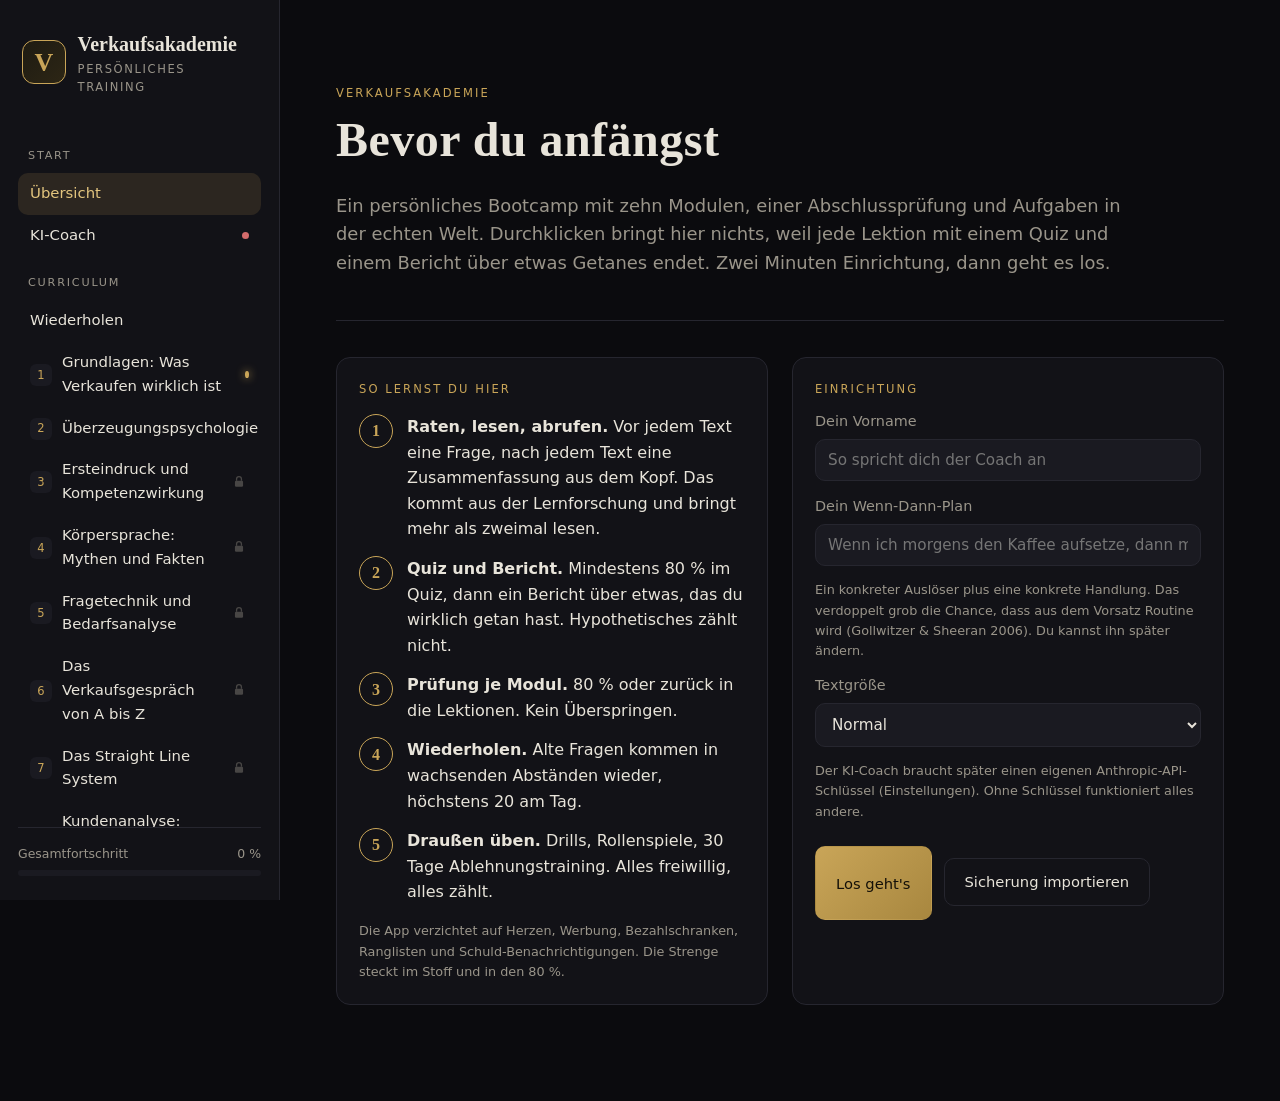
==== commit 170dee6e: "Runde 5, Durchgang 16: Szenarien nachladen, Export-Erinnerung, Mythen-Quelle präzisiert - Offline-En" ====
--- a/index.html
+++ b/index.html
@@ -38,27 +38,27 @@
     <button class="menu-toggle" id="menu-toggle" aria-label="Menü" aria-expanded="false" aria-controls="sidebar">☰</button>
     <main class="main" id="main"></main>
   </div>
-  <script src="js/data/kurse/00-index.js"></script>
-  <script src="js/data/kurse/01-grundlagen.js"></script>
-  <script src="js/data/kurse/02-psychologie.js"></script>
-  <script src="js/data/kurse/03-wirkung.js"></script>
-  <script src="js/data/kurse/04-koerpersprache.js"></script>
-  <script src="js/data/kurse/05-fragetechnik.js"></script>
-  <script src="js/data/kurse/06-gespraech.js"></script>
-  <script src="js/data/kurse/07-straightline.js"></script>
-  <script src="js/data/kurse/08-kundenanalyse.js"></script>
-  <script src="js/data/kurse/09-selbstvermarktung.js"></script>
-  <script src="js/data/kurse/10-verhandlung.js"></script>
-  <script src="js/data/milliardaere.js"></script>
-  <script src="js/data/szenarien.js"></script>
-  <script src="js/data/szenarien-offline-1.js"></script>
-  <script src="js/data/szenarien-offline-2.js"></script>
-  <script src="js/data/uebungen.js"></script>
-  <script src="js/data/checklisten.js"></script>
-  <script src="js/data/koerpersprache.js"></script>
-  <script src="js/data/kundenanalyse.js"></script>
-  <script src="js/app.js"></script>
-  <script src="js/coach.js"></script>
-  <script src="js/sw-register.js"></script>
+  <script defer src="js/data/kurse/00-index.js"></script>
+  <script defer src="js/data/kurse/01-grundlagen.js"></script>
+  <script defer src="js/data/kurse/02-psychologie.js"></script>
+  <script defer src="js/data/kurse/03-wirkung.js"></script>
+  <script defer src="js/data/kurse/04-koerpersprache.js"></script>
+  <script defer src="js/data/kurse/05-fragetechnik.js"></script>
+  <script defer src="js/data/kurse/06-gespraech.js"></script>
+  <script defer src="js/data/kurse/07-straightline.js"></script>
+  <script defer src="js/data/kurse/08-kundenanalyse.js"></script>
+  <script defer src="js/data/kurse/09-selbstvermarktung.js"></script>
+  <script defer src="js/data/kurse/10-verhandlung.js"></script>
+  <script defer src="js/data/milliardaere.js"></script>
+  <script defer src="js/data/szenarien.js"></script>
+  <script defer src="js/data/uebungen.js"></script>
+  <script defer src="js/data/checklisten.js"></script>
+  <script defer src="js/data/koerpersprache.js"></script>
+  <script defer src="js/data/kundenanalyse.js"></script>
+  <script defer src="js/data/kontraste.js"></script>
+  <script defer src="js/data/beispiele.js"></script>
+  <script defer src="js/app.js"></script>
+  <script defer src="js/coach.js"></script>
+  <script defer src="js/sw-register.js"></script>
 </body>
 </html>
--- a/css/style.css
+++ b/css/style.css
@@ -324,6 +324,31 @@
 .callout.selbst { margin-top: 20px; }
 .callout.selbst ul { margin-top: 8px; }
 .callout.selbst li { margin-bottom: .4em; }
+.quiz .show-opts { margin: 6px 0 4px; }
+.quiz .opts { margin-top: 6px; }
+.explain .wf { display: block; margin-bottom: 6px; }
+.callout.mitnehmen { margin-bottom: 18px; }
+.callout.mitnehmen a { margin-left: 6px; }
+.exam-q h3 { margin-top: 22px; }
+.callout.vertiefen div + div { margin-top: 6px; }
+.kontrast-grid { display: grid; gap: 14px; grid-template-columns: repeat(auto-fit, minmax(220px, 1fr)); margin: 18px 0; }
+.card.kontrast h3 { font-size: 1.05rem; margin-bottom: 10px; color: var(--gold); }
+.card.kontrast .row { margin-top: 10px; } .card.kontrast .row p { margin: 2px 0 0; font-size: .92rem; }
+.kt-drill .situation { font-family: var(--serif); font-weight: 500; font-size: 1.25rem; line-height: 1.45; }
+.btn-row.wrap { flex-wrap: wrap; }
+.kt-review { list-style: none; padding: 0; margin: 16px 0; } .kt-review li { padding: 10px 12px 10px 16px; border-left: 3px solid var(--line); margin-bottom: 10px; } .kt-review li.ok { border-color: #7fc48a; } .kt-review li.bad { border-color: #d08b8b; }
+.stepper { display: flex; gap: 8px; list-style: none; padding: 0; margin: 0 0 18px; flex-wrap: wrap; } .stepper li { display: flex; align-items: center; gap: 8px; font-size: .85rem; color: var(--muted); padding: 6px 12px; border: 1px solid var(--line); border-radius: 999px; } .stepper li span { width: 20px; height: 20px; border-radius: 50%; display: grid; place-items: center; font-size: .75rem; border: 1px solid currentColor; } .stepper li.cur { color: var(--gold); border-color: var(--gold); } .stepper li.done { color: #7fc48a; }
+.kontext { font-size: 1.02rem; line-height: 1.6; padding: 12px 16px; border-left: 3px solid var(--gold); background: rgba(255,255,255,.02); margin: 10px 0 18px; }
+.steps.wb li .warum { margin-top: 6px; font-size: .9rem; color: var(--muted); padding: 8px 12px; background: rgba(201,168,76,.06); border-radius: 6px; }
+.steps.wb li.gap { padding: 12px 12px 12px 48px; border: 1px dashed var(--gold); border-radius: 8px; }
+.krit { list-style: none; padding: 0; } .krit li { margin-bottom: 8px; } .krit label { display: flex; gap: 10px; align-items: flex-start; cursor: pointer; } .krit input { accent-color: var(--gold); margin-top: 4px; }
+.rubrik-dim { margin: 18px 0; padding-top: 12px; border-top: 1px solid var(--line); } .rubrik-dim .opt { align-items: flex-start; } .rubrik-dim .opt span { font-size: .92rem; line-height: 1.5; }
+.card.locked { opacity: .6; }
+.wv-list { list-style: none; padding: 0; margin: 8px 0 0; } .wv-list li { padding: 6px 0; border-top: 1px solid var(--line); }
+.card.wv { border-color: rgba(201,168,76,.45); }
+.btn-opt.muted { color: var(--muted); border-style: dashed; }
+details.muster { margin: 14px 0; } details.muster summary { cursor: pointer; color: var(--gold); }
+@media (max-width: 720px) { .kontrast-grid { grid-template-columns: 1fr; } }
 .glossar { display: grid; grid-template-columns: repeat(auto-fill, minmax(300px, 1fr)); gap: 14px; margin-bottom: 8px; }
 .glossar .glos h3 { font-size: 1.25rem; margin-bottom: .3em; }
 .glossar .glos .syn { font-family: var(--sans); font-size: .78rem; font-weight: 400; margin-left: 6px; }
@@ -332,3 +357,68 @@
 .week .small strong { color: var(--text); font-weight: 500; }
 .ico { display: inline-block; vertical-align: -2px; opacity: .75; }
 .lock .ico, .nav-lock .ico { color: var(--muted); }
+
+/* Erste Schritte */
+.card.tour { border-color: var(--gold); }
+.card.tour .bar { margin: 10px 0 12px; }
+.tour-list { list-style: none; padding: 0; margin: 0 0 12px; }
+.tour-list li { display: flex; gap: 10px; align-items: flex-start; padding: 7px 0; border-top: 1px solid var(--line); }
+.tour-list li.done { opacity: .6; } .tour-list li.done a { text-decoration: line-through; color: var(--muted); }
+.tour-list li.next a { color: var(--gold); font-weight: 600; }
+.card.empty { border-style: dashed; }
+
+/* Selbsteinschätzung */
+.kalib-row { display: grid; grid-template-columns: 130px 1fr 60px; gap: 12px; align-items: center; margin: 8px 0; }
+.kalib-row .bar { margin: 0; }
+.kalib-row strong { text-align: right; }
+@media (max-width: 480px) { .kalib-row { grid-template-columns: 90px 1fr 52px; font-size: .9rem; } }
+/* Einstellungen */
+.settings .eyebrow.gap { margin-top: 22px; padding-top: 18px; border-top: 1px solid var(--line); }
+.card.gefahr { border-color: #4a2a2a; background: #160f0f; }
+
+/* Spielbuch */
+.spielbuch { display: grid; gap: 16px; }
+.card.sb h3 { margin: 6px 0 12px; font-size: 1.25rem; }
+.sb-row { display: grid; grid-template-columns: 150px 1fr; gap: 12px; padding: 8px 0; border-top: 1px solid var(--line); font-size: .95rem; }
+.sb-row .lbl { color: var(--muted); font-size: .8rem; text-transform: uppercase; letter-spacing: .06em; padding-top: 3px; }
+.sb-row.mine { background: var(--bg-3); margin: 0 -12px; padding: 10px 12px; border-radius: 8px; border-top: 0; }
+.sb-row.mine .lbl { color: var(--gold); }
+.sb-row.falle .lbl { color: var(--red); }
+@media (max-width: 560px) { .sb-row { grid-template-columns: 1fr; gap: 4px; } }
+.card.rs .meta { margin-bottom: 8px; }
+.nav-count { display: inline-block; min-width: 18px; padding: 0 5px; border-radius: 9px; background: var(--gold); color: #111; font-size: .7rem; text-align: center; margin-left: 4px; }
+@media print {
+  .spielbuch .card { break-inside: avoid; border-color: #bbb; background: #fff; color: #111; box-shadow: none; }
+  .sb-row.mine { background: #f3eedd; } .sb-row .lbl { color: #666; } .sb-row.mine .lbl { color: #7a5c14; } .sb-row.falle .lbl { color: #8a2a2a; }
+  .card.sb h3, .hero h1 { color: #111; } .hero .lead, .meta, .muted { color: #444; } details.muster { display: none; } .tag { border: 1px solid #999; color: #333; }
+}
+
+/* Rollenspiel-Vorbereitung */
+.card.rp-plan { border-color: var(--gold); margin: 16px 0; }
+.rp-plan-form label { display: block; margin: 10px 0; }
+/* Checklisten drucken */
+.checklisten { display: grid; gap: 16px; }
+@media print {
+  .checklisten .card { break-inside: avoid; border-color: #bbb; background: #fff; color: #111; }
+  .checklisten .check { color: #111; } .checklisten .check input { accent-color: #111; }
+  .checklisten h3, .hero h1 { color: #111; } .checklisten .meta { color: #666; }
+}
+
+/* Layout-Härtung: Inhalte dürfen die Spalte nie breiter machen als den Viewport */
+.main { min-width: 0; }
+form.inline { flex-wrap: wrap; } form.inline input { flex: 1 1 160px; min-width: 0; }
+.check-inline { display: flex; gap: 10px; align-items: flex-start; font-size: .9rem; color: var(--muted); margin: 6px 0 10px; } .check-inline input { margin-top: 4px; }
+
+/* Persona-Karte */
+.persona { margin: 6px 0 14px; } .persona .zitat { padding: 4px 0; font-style: italic; }
+.cert-training { margin-top: 10px; }
+@media print { .ka-profile { break-inside: avoid; border-color: #bbb; background: #fff; color: #111; } .ka-profile .meta, .ka-profile .muted { color: #555; } .ka-profile h3, .ka-profile h4 { color: #111; } }
+
+.tagesplan { margin: 8px 0 4px; } .tagesplan a { font-weight: 600; }
+.nachlesen ul { margin: 6px 0 4px; }
+
+/* Glossar-Verweise im Lektionstext */
+a.gl { color: inherit; text-decoration: underline dotted var(--gold, #c9a85c); text-underline-offset: 3px; text-decoration-thickness: 1px; cursor: help; }
+a.gl:hover { color: var(--gold, #c9a85c); text-decoration-style: solid; }
+.gl-hint { margin: -4px 0 14px; }
+@media print { a.gl { text-decoration: none; } .gl-hint { display: none; } }
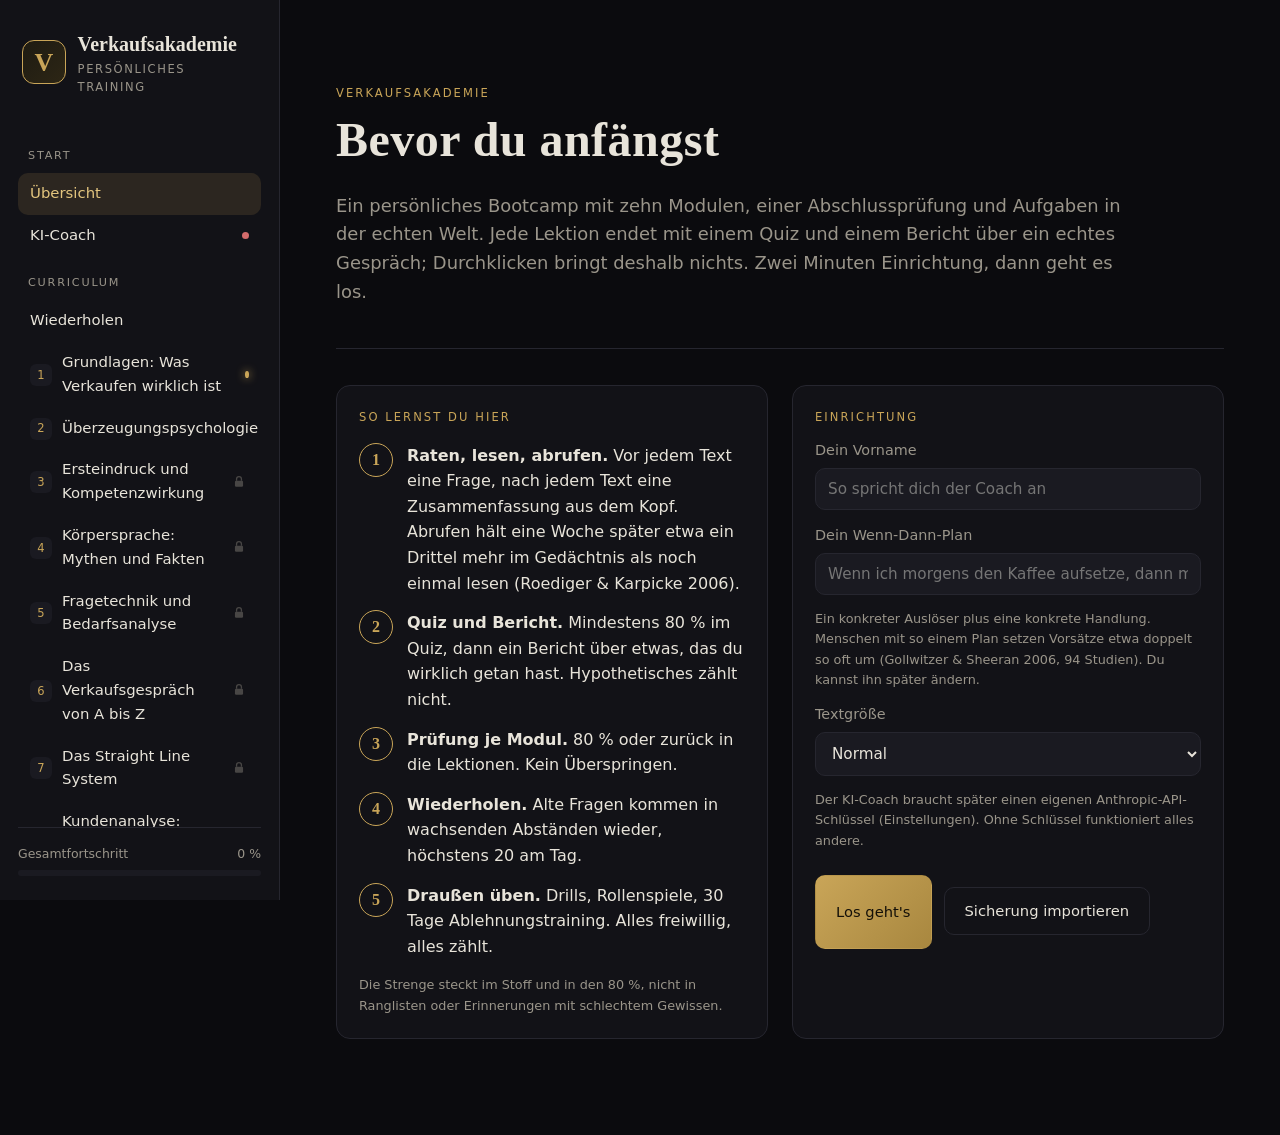
==== commit c768a0ac: "Runde 5, Durchgang 22: Kontraste, Beispiele und Szenarien erst bei Bedarf laden - ensureData(): gene" ====
--- a/index.html
+++ b/index.html
@@ -50,14 +50,11 @@
   <script defer src="js/data/kurse/09-selbstvermarktung.js"></script>
   <script defer src="js/data/kurse/10-verhandlung.js"></script>
   <script defer src="js/data/milliardaere.js"></script>
-  <script defer src="js/data/szenarien.js"></script>
-  <script defer src="js/data/uebungen.js"></script>
+    <script defer src="js/data/uebungen.js"></script>
   <script defer src="js/data/checklisten.js"></script>
   <script defer src="js/data/koerpersprache.js"></script>
   <script defer src="js/data/kundenanalyse.js"></script>
-  <script defer src="js/data/kontraste.js"></script>
-  <script defer src="js/data/beispiele.js"></script>
-  <script defer src="js/app.js"></script>
+      <script defer src="js/app.js"></script>
   <script defer src="js/coach.js"></script>
   <script defer src="js/sw-register.js"></script>
 </body>
--- a/css/style.css
+++ b/css/style.css
@@ -422,3 +422,30 @@
 a.gl:hover { color: var(--gold, #c9a85c); text-decoration-style: solid; }
 .gl-hint { margin: -4px 0 14px; }
 @media print { a.gl { text-decoration: none; } .gl-hint { display: none; } }
+
+/* Einwand-Drill: Texthinweise und Selbstbewertung nach Kriterien */
+.ew-check ul { margin: 6px 0 8px; padding-left: 18px; }
+.ew-check li { margin-bottom: 6px; }
+.ew-check li.warn::marker { color: var(--red); }
+.ew-check li.ok::marker { color: var(--green); }
+.ew-rubrik label.check, .rp-pflicht label.check { display: flex; gap: 12px; align-items: flex-start; padding: 10px 12px; border: 1px solid var(--line); border-radius: 10px; margin-bottom: 8px; cursor: pointer; font-size: .95rem; }
+.ew-rubrik label.check:has(input:checked), .rp-pflicht label.check:has(input:checked) { border-color: var(--gold); background: rgba(201,168,76,.06); }
+.ew-rubrik label.check input, .rp-pflicht label.check input { margin-top: 4px; accent-color: var(--gold); flex: none; }
+.ew-rubrik label.check.falle { border-style: dashed; }
+.ew-rubrik .btn-row { margin-top: 12px; }
+.rp-pflicht { margin-top: 14px; }
+.rp-pflicht .eyebrow { margin-bottom: 6px; }
+.rp-fazit .label .tag { margin-left: 6px; vertical-align: middle; }
+.rp-bilanz { margin: 10px 0 0; }
+
+/* Konzept-Kontraste: Abgrenzung bei Verwechslung, Muster-Hinweis */
+.kt-abgrenzung { margin: 10px 0 0; padding: 10px 14px; border-left: 2px solid var(--gold); background: rgba(201,168,76,.06); border-radius: 0 8px 8px 0; font-size: .92rem; line-height: 1.5; }
+.kt-review li .kt-abgrenzung { margin-top: 8px; }
+.kt-verwechslung .kt-abgrenzung { background: rgba(0,0,0,.15); }
+.card.kontrast .row:last-child { padding: 8px 10px; margin: 10px -10px 0; border-radius: 8px; background: rgba(201,168,76,.06); }
+.card.kontrast .row:last-child .eyebrow { color: var(--gold); }
+.kt-top { color: var(--gold); }
+
+/* Sichtbarer Tastaturfokus auch auf Haken und Radios (die allgemeine input:focus-Regel nimmt ihn sonst weg) */
+input[type="checkbox"]:focus-visible, input[type="radio"]:focus-visible { outline: 2px solid var(--gold); outline-offset: 2px; }
+label.check:has(input:focus-visible), label.opt:has(input:focus-visible) { border-color: var(--gold); }
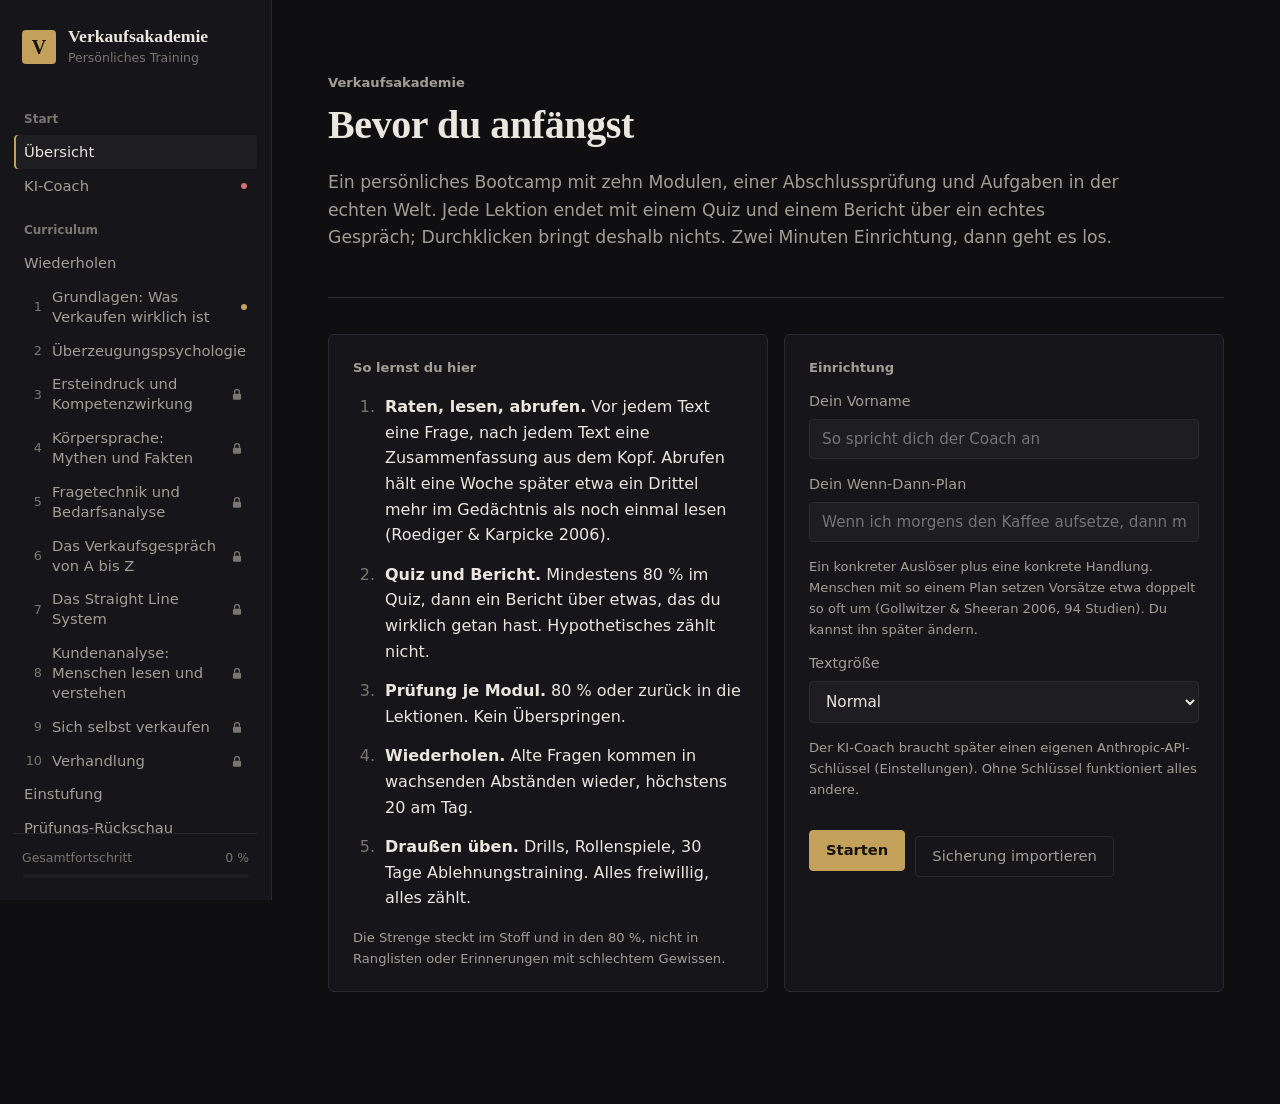
==== commit 705d30cb: "Design und Code ohne typische KI-Merkmale überarbeiten - Stylesheet neu aufgebaut: Token-System stat" ====
--- a/index.html
+++ b/index.html
@@ -7,14 +7,15 @@
   <title>Verkaufsakademie</title>
   <meta name="description" content="Persönliche Lern- und Trainings-App für Verkauf, Verkaufspsychologie, Körpersprache, Selbstvermarktung und Kundenanalyse.">
   <link rel="preconnect" href="https://fonts.googleapis.com">
-  <link href="https://fonts.googleapis.com/css2?family=Cormorant+Garamond:ital,wght@0,500;0,600;0,700;1,500&family=Inter:wght@300;400;500;600&display=swap" rel="stylesheet">
-  <meta name="theme-color" content="#0b0b0e">
+  <link rel="preconnect" href="https://fonts.gstatic.com" crossorigin>
+  <link href="https://fonts.googleapis.com/css2?family=IBM+Plex+Sans:wght@300;400;500;600&family=Source+Serif+4:opsz,wght@8..60,600;8..60,700&display=swap" rel="stylesheet">
+  <meta name="theme-color" content="#0f0f11">
   <link rel="manifest" href="manifest.json">
   <link rel="apple-touch-icon" href="icon.svg">
   <meta name="apple-mobile-web-app-capable" content="yes">
   <meta name="apple-mobile-web-app-status-bar-style" content="black-translucent">
   <link rel="stylesheet" href="css/style.css">
-  <link rel="icon" href="data:image/svg+xml,<svg xmlns='http://www.w3.org/2000/svg' viewBox='0 0 100 100'><rect width='100' height='100' rx='18' fill='%230c0c0f'/><text x='50' y='68' font-size='56' text-anchor='middle' fill='%23c9a558' font-family='serif'>V</text></svg>">
+  <link rel="icon" href="icon.svg" type="image/svg+xml">
 </head>
 <body>
   <a class="skip-link" href="#main">Zum Inhalt springen</a>
@@ -35,7 +36,7 @@
         </div>
       </div>
     </aside>
-    <button class="menu-toggle" id="menu-toggle" aria-label="Menü" aria-expanded="false" aria-controls="sidebar">☰</button>
+    <button class="menu-toggle" id="menu-toggle" aria-label="Menü" aria-expanded="false" aria-controls="sidebar"></button>
     <main class="main" id="main"></main>
   </div>
   <script defer src="js/data/kurse/00-index.js"></script>
@@ -50,11 +51,11 @@
   <script defer src="js/data/kurse/09-selbstvermarktung.js"></script>
   <script defer src="js/data/kurse/10-verhandlung.js"></script>
   <script defer src="js/data/milliardaere.js"></script>
-    <script defer src="js/data/uebungen.js"></script>
+  <script defer src="js/data/uebungen.js"></script>
   <script defer src="js/data/checklisten.js"></script>
   <script defer src="js/data/koerpersprache.js"></script>
   <script defer src="js/data/kundenanalyse.js"></script>
-      <script defer src="js/app.js"></script>
+  <script defer src="js/app.js"></script>
   <script defer src="js/coach.js"></script>
   <script defer src="js/sw-register.js"></script>
 </body>
--- a/css/style.css
+++ b/css/style.css
@@ -1,451 +1,551 @@
+/* Verkaufsakademie
+   Aufbau: Tokens, Grundlagen, Layout, Navigation, Bausteine, Seiten, Responsiv, Druck. */
+
+/* Tokens */
 :root {
-  --bg: #0b0b0e;
-  --bg-2: #121217;
-  --bg-3: #1a1a21;
-  --line: #26262f;
-  --text: #e8e4da;
-  --muted: #9a958a;
-  --gold: #c9a558;
-  --gold-2: #e3c57e;
-  --gold-dim: rgba(201,165,88,.14);
-  --green: #6fbf8a;
-  --red: #d36b6b;
-  --serif: 'Cormorant Garamond', Georgia, serif;
-  --sans: 'Inter', system-ui, sans-serif;
-  --radius: 14px;
-  --sidebar: 280px;
+  --bg: #0f0f11;
+  --surface: #16161a;
+  --surface-2: #1d1d22;
+  --line: #2a2a31;
+  --line-strong: #3b3b44;
+
+  --text: #ebe7df;
+  --text-2: #a39e94;
+  --text-3: #7a766f;
+
+  --gold: #c4a15a;
+  --gold-text: #d6b878;
+  --gold-tint: rgba(196, 161, 90, .10);
+  --on-gold: #17130a;
+  --green: #76b78b;
+  --green-tint: rgba(118, 183, 139, .10);
+  --red: #d27373;
+  --red-tint: rgba(210, 115, 115, .10);
+  --blue: #7ea6bf;
+
+  --serif: 'Source Serif 4', Georgia, serif;
+  --sans: 'IBM Plex Sans', system-ui, -apple-system, 'Segoe UI', sans-serif;
+
+  --radius: 6px;
+  --radius-sm: 4px;
+  --sidebar: 272px;
+  --measure: 72ch;
+
+  /* Abwärtskompatible Namen */
+  --bg-2: var(--surface);
+  --bg-3: var(--surface-2);
+  --muted: var(--text-2);
+  --gold-2: var(--gold-text);
+  --gold-dim: var(--gold-tint);
 }
+
+/* Grundlagen */
 * { box-sizing: border-box; }
 html, body { margin: 0; background: var(--bg); color: var(--text); font-family: var(--sans); font-size: 16px; line-height: 1.6; -webkit-font-smoothing: antialiased; }
-a { color: var(--gold-2); text-decoration: none; }
-a:hover { text-decoration: underline; }
-h1, h2, h3, h4 { font-family: var(--serif); font-weight: 600; letter-spacing: .01em; margin: 0 0 .5em; line-height: 1.15; }
-h1 { font-size: 2.6rem; } h2 { font-size: 1.9rem; } h3 { font-size: 1.4rem; } h4 { font-size: 1.15rem; }
+html[data-textsize="gross"] { font-size: 18px; }
+html[data-textsize="sehr-gross"] { font-size: 20px; }
+a { color: var(--gold-text); text-decoration: none; }
+a:hover { text-decoration: underline; text-underline-offset: 2px; }
+h1, h2, h3, h4 { font-family: var(--serif); font-weight: 600; margin: 0 0 .5em; line-height: 1.2; letter-spacing: -.01em; }
+h1 { font-size: 2.25rem; }
+h2 { font-size: 1.6rem; }
+h3 { font-size: 1.2rem; }
+h4 { font-size: 1.05rem; }
 p { margin: 0 0 1em; }
+strong { font-weight: 600; }
+[hidden] { display: none !important; }
+.muted { color: var(--text-2); }
+.muted.small { font-size: .82rem; margin: 12px 0 0; }
+.small-note { font-size: .85rem; margin: 6px 0 0; }
+:focus-visible { outline: 2px solid var(--gold); outline-offset: 2px; }
+#main:focus { outline: none; }
+button, .btn { touch-action: manipulation; }
+.skip-link { position: absolute; left: -999px; top: 8px; z-index: 100; background: var(--gold); color: var(--on-gold); padding: 8px 14px; border-radius: var(--radius-sm); font-weight: 600; }
+.skip-link:focus { left: 8px; }
+@media (prefers-reduced-motion: reduce) { *, *::before, *::after { animation-duration: .01ms !important; transition-duration: .01ms !important; scroll-behavior: auto !important; } }
+
+/* Layout */
 .app { display: flex; min-height: 100vh; }
-.sidebar { width: var(--sidebar); background: var(--bg-2); border-right: 1px solid var(--line); position: fixed; top: 0; bottom: 0; left: 0; display: flex; flex-direction: column; padding: 24px 18px; z-index: 20; transition: transform .25s; }
-.brand { display: flex; align-items: center; gap: 12px; cursor: pointer; margin-bottom: 28px; padding: 4px; }
-.brand-mark { width: 44px; height: 44px; border-radius: 12px; display: grid; place-items: center; background: linear-gradient(135deg, #1e1b12, #2d2615); border: 1px solid var(--gold); color: var(--gold); font-family: var(--serif); font-size: 26px; font-weight: 700; }
-.brand-name { font-family: var(--serif); font-size: 1.25rem; font-weight: 700; }
-.brand-sub { font-size: .72rem; color: var(--muted); letter-spacing: .14em; text-transform: uppercase; }
+.main { margin-left: var(--sidebar); flex: 1; min-width: 0; padding: 48px 56px 96px; max-width: 1080px; }
+.main p, .main li { max-width: var(--measure); }
+.stat p, .cert p, .cert-text, .locked-note, .chat-empty, .center p { max-width: none; }
+.two-col { display: grid; grid-template-columns: 1fr 1fr; gap: 16px; margin-bottom: 16px; }
+.grid { display: grid; gap: 16px; grid-template-columns: repeat(auto-fill, minmax(260px, 1fr)); }
+/* Übersichtslisten (Rollenspiele, Fälle, Kontraste, Einwände …): Zeilen statt Kachelraster */
+.grid:not(.stats) { display: block; border: 1px solid var(--line); border-radius: var(--radius); background: var(--surface); }
+.grid:not(.stats) > .card { border: 0; border-radius: 0; background: transparent; padding: 16px 20px; }
+.grid:not(.stats) > .card + .card { border-top: 1px solid var(--line); }
+.grid:not(.stats) > .card.clickable:hover { background: var(--surface-2); }
+.grid:not(.stats) > .card h3 { margin: 4px 0 2px; }
+.grid:not(.stats) > .card p { margin-bottom: 0; }
+.grid:not(.stats) > .card .num { top: 16px; right: 20px; }
+
+/* Navigation */
+.sidebar { width: var(--sidebar); background: var(--surface); border-right: 1px solid var(--line); position: fixed; top: 0; bottom: 0; left: 0; display: flex; flex-direction: column; padding: 22px 14px; z-index: 20; transition: transform .2s; }
+.brand { display: flex; align-items: center; gap: 12px; cursor: pointer; margin-bottom: 20px; padding: 4px 8px; }
+.brand-mark { width: 34px; height: 34px; border-radius: var(--radius-sm); display: grid; place-items: center; background: var(--gold); color: var(--on-gold); font-family: var(--serif); font-size: 20px; font-weight: 700; line-height: 1; }
+.brand-name { font-family: var(--serif); font-size: 1.1rem; font-weight: 600; line-height: 1.25; }
+.brand-sub { font-size: .78rem; color: var(--text-3); }
 .nav { flex: 1; overflow-y: auto; }
-.nav-section { font-size: .7rem; letter-spacing: .16em; text-transform: uppercase; color: var(--muted); margin: 18px 10px 8px; }
-.nav a { display: flex; align-items: center; gap: 10px; padding: 9px 12px; border-radius: 10px; color: var(--text); font-size: .93rem; }
-.nav a:hover { background: var(--bg-3); text-decoration: none; }
-.nav a.active { background: var(--gold-dim); color: var(--gold-2); }
-.nav a .ico { width: 20px; text-align: center; opacity: .8; }
-.sidebar-footer { border-top: 1px solid var(--line); padding-top: 16px; }
-.progress-mini-label { display: flex; justify-content: space-between; font-size: .78rem; color: var(--muted); margin-bottom: 6px; }
-.bar { height: 6px; background: var(--bg-3); border-radius: 6px; overflow: hidden; }
-.bar-fill { height: 100%; background: linear-gradient(90deg, var(--gold), var(--gold-2)); width: 0; transition: width .4s; }
-.menu-toggle { display: none; position: fixed; top: 14px; left: 14px; z-index: 30; background: var(--bg-2); color: var(--gold); border: 1px solid var(--line); border-radius: 10px; width: 42px; height: 42px; font-size: 20px; }
-.main { margin-left: var(--sidebar); flex: 1; padding: 48px 56px 96px; max-width: 1100px; }
-.eyebrow { font-size: .72rem; letter-spacing: .18em; text-transform: uppercase; color: var(--gold); margin-bottom: 10px; }
-.lead { font-size: 1.12rem; color: var(--muted); max-width: 70ch; }
-.hero { padding: 36px 0 24px; border-bottom: 1px solid var(--line); margin-bottom: 36px; }
-.hero h1 { font-size: 3rem; }
-.grid { display: grid; gap: 18px; grid-template-columns: repeat(auto-fill, minmax(260px, 1fr)); }
-.card { background: var(--bg-2); border: 1px solid var(--line); border-radius: var(--radius); padding: 22px; transition: border-color .2s, transform .2s; position: relative; }
-.card.clickable { cursor: pointer; }
-.card.clickable:hover { border-color: var(--gold); transform: translateY(-2px); }
+.nav-section { font-size: .75rem; font-weight: 600; color: var(--text-3); margin: 18px 10px 6px; }
+.nav a { display: flex; align-items: center; gap: 10px; padding: 7px 10px; border-radius: var(--radius-sm); color: var(--text-2); font-size: .92rem; line-height: 1.35; }
+.nav a:hover { background: var(--surface-2); color: var(--text); text-decoration: none; }
+.nav a.active { background: var(--surface-2); color: var(--text); box-shadow: inset 2px 0 0 var(--gold); }
+.nav a .ico { width: 20px; text-align: center; }
+.nav-num { width: 18px; font-size: .8rem; color: var(--text-3); font-variant-numeric: tabular-nums; flex-shrink: 0; text-align: right; }
+.nav a.active .nav-num { color: var(--gold-text); }
+.nav-ok { color: var(--green); margin-left: auto; font-size: .85rem; }
+.nav-lock { margin-left: auto; }
+.nav-cur, .nav-dot { width: 6px; height: 6px; border-radius: 50%; margin-left: auto; flex-shrink: 0; }
+.nav-cur { background: var(--gold); }
+.nav-dot { background: var(--red); }
+.nav-badge, .nav-count { margin-left: auto; min-width: 20px; padding: 0 6px; border-radius: var(--radius-sm); background: var(--surface-2); border: 1px solid var(--line-strong); color: var(--text); font-size: .72rem; font-weight: 600; text-align: center; font-variant-numeric: tabular-nums; }
+.sidebar-footer { border-top: 1px solid var(--line); padding: 14px 8px 0; }
+.progress-mini-label { display: flex; justify-content: space-between; font-size: .78rem; color: var(--text-3); margin-bottom: 6px; font-variant-numeric: tabular-nums; }
+.menu-toggle { display: none; position: fixed; top: 12px; left: 12px; z-index: 30; background: var(--surface); color: var(--text); border: 1px solid var(--line); border-radius: var(--radius); width: 40px; height: 40px; padding: 0; place-items: center; cursor: pointer; }
+.menu-toggle svg { display: block; }
+.read-progress { position: fixed; top: 0; left: var(--sidebar); right: 0; height: 2px; z-index: 25; }
+#read-bar { height: 100%; width: 0; background: var(--gold); }
+.breadcrumb { font-size: .82rem; color: var(--text-3); margin-bottom: 20px; }
+.breadcrumb a { color: var(--text-2); }
+
+/* Seitenkopf */
+.eyebrow { font-size: .82rem; font-weight: 600; color: var(--text-2); margin-bottom: 8px; }
+.eyebrow strong { color: var(--text); }
+.lead { font-size: 1.08rem; color: var(--text-2); max-width: var(--measure); }
+.hero { padding: 24px 0 28px; border-bottom: 1px solid var(--line); margin-bottom: 36px; }
+.hero h1 { font-size: 2.5rem; }
+.hero.small { padding-top: 8px; }
+.hero.small h1 { font-size: 2.1rem; }
+.hero.passed { border-color: var(--green); }
+.section-title { margin: 48px 0 16px; font-size: 1.35rem; }
+
+/* Fortschrittsbalken */
+.bar { height: 4px; background: var(--surface-2); border-radius: 2px; overflow: hidden; }
+.bar-fill { height: 100%; width: 0; background: var(--gold); transition: width .3s; }
+
+/* Karten */
+.card { background: var(--surface); border: 1px solid var(--line); border-radius: var(--radius); padding: 22px 24px; position: relative; }
+.card.clickable { cursor: pointer; transition: border-color .15s; }
+.card.clickable:hover { border-color: var(--line-strong); }
 .card h3 { margin-bottom: 6px; }
-.card .meta { font-size: .78rem; color: var(--muted); display: flex; gap: 12px; flex-wrap: wrap; }
-.card .num { position: absolute; top: 16px; right: 18px; font-family: var(--serif); font-size: 1.6rem; color: var(--gold); opacity: .5; }
+.card .meta { font-size: .8rem; color: var(--text-3); display: flex; gap: 4px 12px; flex-wrap: wrap; align-items: center; }
+.card .num { position: absolute; top: 22px; right: 24px; font-size: .85rem; color: var(--text-3); font-variant-numeric: tabular-nums; }
 .card .bar { margin-top: 14px; }
-.tag { display: inline-block; font-size: .7rem; letter-spacing: .08em; text-transform: uppercase; padding: 3px 9px; border-radius: 999px; border: 1px solid var(--line); color: var(--muted); }
-.tag.gold { border-color: var(--gold); color: var(--gold-2); }
-.tag.green { border-color: var(--green); color: var(--green); }
-.btn { display: inline-flex; align-items: center; gap: 8px; padding: 11px 20px; border-radius: 10px; border: 1px solid var(--gold); background: transparent; color: var(--gold-2); font-family: var(--sans); font-size: .92rem; font-weight: 500; cursor: pointer; transition: all .18s; }
-.btn:hover { background: var(--gold-dim); text-decoration: none; }
-.btn.primary { background: linear-gradient(135deg, var(--gold), #a8873f); color: #141008; border-color: transparent; }
-.btn.primary:hover { filter: brightness(1.08); }
-.btn.ghost { border-color: var(--line); color: var(--text); }
-.btn.small { padding: 7px 14px; font-size: .82rem; }
+.card + .card { margin-top: 16px; }
+.grid > .card, .lesson-list > .card, .kontrast-grid > .card, .days > .card, .two-col > .card, .spielbuch > .card, .checklisten > .card, .glossar > .card { margin-top: 0; }
+.card.locked { opacity: .55; cursor: not-allowed; }
+.card.exam { border-color: var(--line-strong); }
+.card.empty { border-style: dashed; background: transparent; }
+.card.tour, .card.rp-plan { border-color: var(--line-strong); }
+.card.wv { border-color: var(--line-strong); }
+.card.gefahr { border-color: rgba(210, 115, 115, .35); }
+.lesson-list { display: grid; gap: 10px; }
+.lesson-list .card { padding-right: 72px; }
+
+/* Hinweiskästen: eine Kante statt Farbfläche */
+.callout { border: 1px solid var(--line); border-left: 2px solid var(--line-strong); border-radius: var(--radius-sm); padding: 14px 18px; margin: 1.4em 0; background: var(--surface); }
+.callout.warn { border-left-color: var(--red); }
+.callout.study { border-left-color: var(--blue); }
+.callout.practice { border-left-color: var(--green); }
+.callout.ziele { border-left-color: var(--gold); }
+.callout.ziele ul { margin: 0; padding-left: 1.2em; }
+.callout .label { font-size: .82rem; font-weight: 600; color: var(--text-2); margin-bottom: 4px; display: block; }
+.callout.selbst { margin-top: 20px; }
+.callout.selbst ul { margin-top: 8px; }
+.callout.selbst li { margin-bottom: .4em; }
+.callout.mitnehmen { margin-bottom: 18px; }
+.callout.mitnehmen a { margin-left: 6px; }
+.callout.vertiefen div + div { margin-top: 6px; }
+
+/* Schlagworte */
+.tag { display: inline-block; font-size: .75rem; font-weight: 500; padding: 1px 7px; border-radius: var(--radius-sm); border: 1px solid var(--line-strong); color: var(--text-2); line-height: 1.5; }
+.tag.gold, .tag.st-C { border-color: rgba(196, 161, 90, .5); color: var(--gold-text); }
+.tag.green, .tag.st-A { border-color: rgba(118, 183, 139, .5); color: var(--green); }
+.tag.red, .tag.st-D { border-color: rgba(210, 115, 115, .5); color: var(--red); }
+.tag.st-B { border-color: rgba(126, 166, 191, .5); color: var(--blue); }
+.pill-row { display: flex; gap: 8px; flex-wrap: wrap; }
+.pill { display: inline-block; padding: 4px 10px; border-radius: var(--radius-sm); border: 1px solid var(--line); background: var(--surface); color: var(--text-2); font-size: .85rem; margin-bottom: 18px; }
+.pill:hover { border-color: var(--line-strong); color: var(--text); text-decoration: none; }
+
+/* Knöpfe: eine Hauptaktion (gefüllt), sonst Kontur */
+.btn { display: inline-flex; align-items: center; gap: 8px; padding: 9px 16px; border-radius: var(--radius-sm); border: 1px solid var(--line-strong); background: transparent; color: var(--text); font-family: var(--sans); font-size: .92rem; font-weight: 500; line-height: 1.4; cursor: pointer; transition: background-color .15s, border-color .15s; }
+.btn:hover { background: var(--surface-2); text-decoration: none; }
+.btn.primary { background: var(--gold); border-color: var(--gold); color: var(--on-gold); font-weight: 600; }
+.btn.primary:hover { background: var(--gold-text); border-color: var(--gold-text); }
+label.btn { margin-bottom: 0; }
+.btn.ghost { border-color: var(--line); color: var(--text-2); }
+.btn.ghost:hover { color: var(--text); }
+.btn.danger { border-color: rgba(210, 115, 115, .5); color: var(--red); }
+.btn.danger:hover { background: var(--red-tint); }
+.btn.small { padding: 5px 12px; font-size: .84rem; }
 .btn:disabled { opacity: .4; cursor: not-allowed; }
-.btn-row { display: flex; gap: 12px; flex-wrap: wrap; margin-top: 24px; }
-.lesson { max-width: 78ch; }
-.lesson h2 { margin-top: 2em; padding-top: .4em; border-top: 1px solid var(--line); }
+.btn-row { display: flex; gap: 10px; flex-wrap: wrap; align-items: center; margin-top: 24px; }
+.btn-opt { font-size: 1rem; padding: 12px 16px; }
+.btn-opt.muted { color: var(--text-2); border-style: dashed; }
+.x { background: none; border: 0; color: var(--text-3); cursor: pointer; font-size: 1.1rem; padding: 0 6px; line-height: 1; }
+.x:hover { color: var(--red); }
+
+/* Formulare */
+label { display: block; margin-bottom: 14px; font-size: .9rem; color: var(--text-2); }
+input:not([type=checkbox]):not([type=radio]), label select, label textarea, textarea.journal, .search, .chat-form textarea { background: var(--surface-2); border: 1px solid var(--line); border-radius: var(--radius-sm); color: var(--text); padding: 10px 12px; font-family: var(--sans); font-size: .95rem; }
+label input:not([type=radio]):not([type=checkbox]), label select, label textarea { display: block; width: 100%; margin-top: 6px; }
+label input:not([type=radio]):not([type=checkbox]), label select { max-width: 560px; }
+label textarea { resize: vertical; min-height: 90px; }
+input:focus, select:focus, textarea:focus { outline: none; border-color: var(--gold); }
+input[type="checkbox"], input[type="radio"] { accent-color: var(--gold); }
+input[type="checkbox"]:focus-visible, input[type="radio"]:focus-visible { outline: 2px solid var(--gold); outline-offset: 2px; }
+label.check:has(input:focus-visible), label.opt:has(input:focus-visible) { border-color: var(--gold); }
+textarea.journal { width: 100%; min-height: 110px; resize: vertical; }
+.search { width: 100%; padding: 11px 14px; margin-bottom: 18px; }
+form.inline { display: flex; gap: 10px; flex-wrap: wrap; }
+form.inline input { flex: 1 1 160px; min-width: 0; }
+#onboarding label { display: block; margin-top: 12px; }
+.check-inline { display: flex; gap: 10px; align-items: flex-start; font-size: .9rem; color: var(--text-2); margin: 6px 0 10px; }
+.check-inline input { margin-top: 4px; }
+.count { font-size: .8rem; margin: 6px 0 0; }
+.count.ok { color: var(--green); }
+.filters { display: flex; gap: 6px; flex-wrap: wrap; margin-bottom: 22px; }
+.filters button { background: transparent; border: 1px solid var(--line); color: var(--text-2); padding: 5px 12px; border-radius: var(--radius-sm); cursor: pointer; font-size: .84rem; font-family: var(--sans); }
+.filters button:hover { color: var(--text); }
+.filters button.active { border-color: var(--text-2); color: var(--text); background: var(--surface-2); }
+details { margin: 10px 0; }
+summary { cursor: pointer; color: var(--gold-text); font-size: .9rem; }
+details[open] summary { margin-bottom: 10px; }
+
+/* Nummerierte Abläufe */
+.steps { counter-reset: s; list-style: none; padding: 0; }
+.steps li { counter-increment: s; position: relative; padding-left: 32px; margin-bottom: 14px; }
+.steps li::before { content: counter(s) "."; position: absolute; left: 0; top: 0; width: 22px; text-align: right; color: var(--text-3); font-variant-numeric: tabular-nums; }
+.steps.small li { font-size: .92rem; margin-bottom: 8px; }
+.rules .steps li { margin-bottom: 12px; }
+.rules .steps li strong:first-child { color: var(--text); }
+.steps.wb li .warum { margin-top: 6px; font-size: .9rem; color: var(--text-2); padding: 8px 12px; background: var(--surface-2); border-radius: var(--radius-sm); }
+.steps.wb li.gap { padding: 12px 12px 12px 44px; border: 1px dashed var(--line-strong); border-radius: var(--radius-sm); }
+.steps.wb li.gap::before { left: 12px; top: 12px; }
+.stepper { display: flex; gap: 6px; list-style: none; padding: 0; margin: 0 0 18px; flex-wrap: wrap; }
+.stepper li { display: flex; align-items: center; gap: 6px; font-size: .85rem; color: var(--text-3); padding: 4px 10px; border: 1px solid var(--line); border-radius: var(--radius-sm); }
+.stepper li span { font-variant-numeric: tabular-nums; }
+.stepper li.cur { color: var(--text); border-color: var(--line-strong); background: var(--surface-2); }
+.stepper li.done { color: var(--green); }
+
+/* Tabellen */
+table { width: 100%; border-collapse: collapse; font-size: .92rem; margin: 1em 0; }
+th, td { text-align: left; padding: 9px 10px; border-bottom: 1px solid var(--line); vertical-align: top; }
+th { color: var(--text-2); font-weight: 600; font-size: .85rem; }
+.week-table { margin-top: 8px; font-size: .95rem; }
+.week-table th { padding: 6px 8px; }
+.week-table td { padding: 7px 8px; }
+.week-table .wk { text-align: right; font-variant-numeric: tabular-nums; width: 110px; }
+.week-table .up { color: var(--green); }
+.week-table .down { color: var(--red); }
+
+/* Lektion */
+.lesson { max-width: 74ch; }
+.lesson h2 { margin-top: 2em; padding-top: .6em; border-top: 1px solid var(--line); }
 .lesson h2:first-of-type { border-top: 0; margin-top: 1em; }
 .lesson ul, .lesson ol { padding-left: 1.3em; }
 .lesson li { margin-bottom: .45em; }
-.lesson blockquote { margin: 1.4em 0; padding: 18px 24px; border-left: 3px solid var(--gold); background: var(--bg-2); border-radius: 0 var(--radius) var(--radius) 0; font-family: var(--serif); font-size: 1.22rem; font-style: italic; }
-.lesson blockquote cite { display: block; font-family: var(--sans); font-style: normal; font-size: .8rem; color: var(--muted); margin-top: 8px; }
-.callout { border: 1px solid var(--line); border-radius: var(--radius); padding: 16px 20px; margin: 1.4em 0; background: var(--bg-2); }
-.callout.warn { border-color: #6a4a2a; background: #1b1510; }
-.callout.study { border-color: #2a4a5a; background: #0f171b; }
-.callout.practice { border-color: #2a4a35; background: #0f1a14; }
-.callout .label { font-size: .7rem; letter-spacing: .16em; text-transform: uppercase; color: var(--gold); margin-bottom: 6px; display: block; }
-.sources { font-size: .85rem; color: var(--muted); margin-top: 2em; padding-top: 1em; border-top: 1px dashed var(--line); }
+.lesson blockquote { margin: 1.6em 0; padding: 2px 0 2px 20px; border-left: 2px solid var(--gold); font-family: var(--serif); font-size: 1.15rem; line-height: 1.5; }
+.lesson blockquote cite { display: block; font-family: var(--sans); font-style: normal; font-size: .82rem; color: var(--text-2); margin-top: 8px; }
+.sources { font-size: .85rem; color: var(--text-2); margin-top: 2em; padding-top: 1em; border-top: 1px solid var(--line); }
 .sources li { margin-bottom: .3em; }
-.quiz-q { background: var(--bg-2); border: 1px solid var(--line); border-radius: var(--radius); padding: 22px; margin-bottom: 16px; }
+.vorfrage { margin: 1.5em 0; }
+.vorfrage .q { font-family: var(--serif); font-size: 1.2rem; line-height: 1.45; }
+.vorfrage.done { opacity: .85; }
+.locked-note { padding: 32px 0; text-align: center; color: var(--text-2); }
+.abruf { margin-top: 28px; }
+.kern { padding-left: 1.2em; }
+.kern li { margin-bottom: .5em; }
+.plan { margin-top: 12px; padding: 8px 14px; border-left: 2px solid var(--line-strong); font-size: .9rem; }
+.kontext { font-size: 1.02rem; line-height: 1.6; padding: 4px 0 4px 16px; border-left: 2px solid var(--gold); margin: 10px 0 18px; }
+a.gl { color: inherit; text-decoration: underline dotted var(--gold); text-underline-offset: 3px; text-decoration-thickness: 1px; cursor: help; }
+a.gl:hover { color: var(--gold-text); text-decoration-style: solid; }
+.gl-hint { margin: -4px 0 14px; }
+
+/* Quiz und Prüfung */
+.quiz-q { background: var(--surface); border: 1px solid var(--line); border-radius: var(--radius); padding: 20px 22px; margin-bottom: 14px; }
 .quiz-q .q { font-weight: 500; margin-bottom: 12px; }
-.opt { display: block; width: 100%; text-align: left; background: var(--bg-3); border: 1px solid var(--line); color: var(--text); padding: 11px 14px; border-radius: 10px; margin-bottom: 8px; cursor: pointer; font-family: var(--sans); font-size: .95rem; transition: all .15s; }
-.opt:hover { border-color: var(--gold); }
-.opt.correct { border-color: var(--green); background: rgba(111,191,138,.12); }
-.opt.wrong { border-color: var(--red); background: rgba(211,107,107,.12); }
+.quiz-q .eyebrow { margin-bottom: 6px; font-size: .78rem; }
+.quiz-q.blind { border-color: rgba(210, 115, 115, .5); }
+.opt { display: block; width: 100%; text-align: left; background: var(--surface-2); border: 1px solid var(--line); color: var(--text); padding: 10px 14px; border-radius: var(--radius-sm); margin-bottom: 8px; cursor: pointer; font-family: var(--sans); font-size: .95rem; transition: border-color .15s; }
+.opt:hover { border-color: var(--line-strong); }
+.opt.correct { border-color: var(--green); background: var(--green-tint); }
+.opt.wrong { border-color: var(--red); background: var(--red-tint); }
 .opt:disabled { cursor: default; }
-.explain { font-size: .9rem; color: var(--muted); margin-top: 10px; padding-top: 10px; border-top: 1px dashed var(--line); }
-.score { font-family: var(--serif); font-size: 2.4rem; color: var(--gold); }
-.check { display: flex; align-items: flex-start; gap: 12px; padding: 12px 14px; border-radius: 10px; border: 1px solid var(--line); background: var(--bg-2); margin-bottom: 8px; cursor: pointer; }
-.check input { margin-top: 5px; accent-color: var(--gold); width: 18px; height: 18px; }
-.check.done { opacity: .55; text-decoration: line-through; }
-.two-col { display: grid; grid-template-columns: 1fr 1fr; gap: 24px; }
-.quote-card { background: var(--bg-2); border: 1px solid var(--line); border-radius: var(--radius); padding: 24px; margin-bottom: 16px; }
-.quote-card .en { font-family: var(--serif); font-size: 1.35rem; font-style: italic; margin-bottom: 8px; }
-.quote-card .de { color: var(--muted); margin-bottom: 10px; }
-.quote-card .src { font-size: .8rem; color: var(--gold); }
-.quote-card .lesson-note { margin-top: 12px; font-size: .92rem; border-top: 1px dashed var(--line); padding-top: 10px; }
-.person-head { display: flex; gap: 20px; align-items: center; margin-bottom: 24px; }
-.avatar { width: 72px; height: 72px; border-radius: 50%; display: grid; place-items: center; background: var(--bg-3); border: 1px solid var(--gold); font-family: var(--serif); font-size: 1.8rem; color: var(--gold); flex-shrink: 0; }
-.filters { display: flex; gap: 8px; flex-wrap: wrap; margin-bottom: 22px; }
-.filters button { background: var(--bg-2); border: 1px solid var(--line); color: var(--muted); padding: 6px 14px; border-radius: 999px; cursor: pointer; font-size: .82rem; font-family: var(--sans); }
-.filters button.active { border-color: var(--gold); color: var(--gold-2); }
-.search { width: 100%; background: var(--bg-2); border: 1px solid var(--line); color: var(--text); padding: 12px 16px; border-radius: 10px; font-family: var(--sans); font-size: .95rem; margin-bottom: 18px; }
-.search:focus { outline: none; border-color: var(--gold); }
-.scene { background: var(--bg-2); border: 1px solid var(--line); border-radius: var(--radius); padding: 26px; }
-.scene .npc { font-family: var(--serif); font-size: 1.25rem; font-style: italic; padding: 16px 20px; border-left: 3px solid var(--gold); margin: 16px 0; background: var(--bg-3); border-radius: 0 10px 10px 0; }
-.scene .npc .who { font-family: var(--sans); font-style: normal; font-size: .72rem; letter-spacing: .14em; text-transform: uppercase; color: var(--gold); display: block; margin-bottom: 6px; }
-.scene .feedback { margin-top: 14px; padding: 14px 18px; border-radius: 10px; font-size: .95rem; }
-.scene .feedback.good { background: rgba(111,191,138,.12); border: 1px solid var(--green); }
-.scene .feedback.ok { background: var(--gold-dim); border: 1px solid var(--gold); }
-.scene .feedback.bad { background: rgba(211,107,107,.12); border: 1px solid var(--red); }
-.meter { display: flex; align-items: center; gap: 12px; font-size: .85rem; color: var(--muted); }
-.stat { text-align: center; padding: 18px; }
-.stat .big { font-family: var(--serif); font-size: 2.4rem; color: var(--gold); line-height: 1; }
-.stat .lbl { font-size: .75rem; letter-spacing: .12em; text-transform: uppercase; color: var(--muted); margin-top: 6px; }
-.timer { font-family: var(--serif); font-size: 4rem; color: var(--gold); text-align: center; line-height: 1; margin: 20px 0; }
-.rating { display: flex; gap: 8px; }
-.rating button { width: 42px; height: 42px; border-radius: 10px; border: 1px solid var(--line); background: var(--bg-3); color: var(--text); cursor: pointer; font-family: var(--sans); }
-.rating button.active { border-color: var(--gold); background: var(--gold-dim); color: var(--gold-2); }
-textarea.journal { width: 100%; min-height: 110px; background: var(--bg-3); border: 1px solid var(--line); border-radius: 10px; color: var(--text); padding: 12px; font-family: var(--sans); font-size: .95rem; resize: vertical; }
-textarea.journal:focus { outline: none; border-color: var(--gold); }
-.log-entry { border-left: 2px solid var(--gold); padding: 8px 14px; margin-bottom: 10px; font-size: .92rem; }
-.log-entry .d { font-size: .75rem; color: var(--muted); }
-.breadcrumb { font-size: .82rem; color: var(--muted); margin-bottom: 18px; }
-.breadcrumb a { color: var(--muted); }
-.steps { counter-reset: s; list-style: none; padding: 0; }
-.steps li { counter-increment: s; position: relative; padding-left: 48px; margin-bottom: 14px; }
-.steps li::before { content: counter(s); position: absolute; left: 0; top: 0; width: 32px; height: 32px; border-radius: 50%; border: 1px solid var(--gold); color: var(--gold); display: grid; place-items: center; font-family: var(--serif); font-weight: 700; }
-.pill-row { display: flex; gap: 8px; flex-wrap: wrap; }
-table { width: 100%; border-collapse: collapse; font-size: .92rem; margin: 1em 0; }
-th, td { text-align: left; padding: 9px 10px; border-bottom: 1px solid var(--line); vertical-align: top; }
-th { color: var(--gold); font-weight: 500; font-size: .78rem; letter-spacing: .1em; text-transform: uppercase; }
-.radar { width: 100%; max-width: 360px; margin: 0 auto; display: block; }
-.fade { animation: fade .35s ease; }
-@keyframes fade { from { opacity: 0; transform: translateY(6px); } to { opacity: 1; transform: none; } }
-@media (max-width: 900px) {
-  .sidebar { transform: translateX(-100%); }
-  .sidebar.open { transform: none; box-shadow: 0 0 60px rgba(0,0,0,.6); }
-  .menu-toggle { display: block; }
-  .main { margin-left: 0; padding: 72px 18px 80px; }
-  .hero h1 { font-size: 2.2rem; }
-  .two-col { grid-template-columns: 1fr; }
-}
-
-/* ===== Ergänzungen: App-Logik ===== */
-.muted { color: var(--muted); }
-.hero.small { padding-top: 12px; }
-.hero.small h1 { font-size: 2.4rem; }
-.hero.passed { border-color: var(--green); }
-.section-title { margin-top: 44px; font-size: 1.5rem; }
-.stats { grid-template-columns: repeat(auto-fit, minmax(150px, 1fr)); margin-bottom: 28px; }
-.stats .stat { background: var(--bg-2); border: 1px solid var(--line); border-radius: var(--radius); }
-.card.locked { opacity: .5; cursor: not-allowed; }
-.card.exam { border-color: var(--gold); background: linear-gradient(135deg, var(--bg-2), #1c1810); }
-.lesson-list { display: grid; gap: 14px; }
-.lesson-list .card { padding-right: 70px; }
-.lock { opacity: .7; font-size: .9em; }
-.nav-num { display: inline-grid; place-items: center; width: 22px; height: 22px; border-radius: 6px; background: var(--bg-3); font-size: .72rem; color: var(--gold); flex-shrink: 0; }
-.nav-ok { color: var(--green); margin-left: auto; }
-.nav-lock { margin-left: auto; opacity: .5; font-size: .8em; }
-.nav-cur { width: 7px; height: 7px; border-radius: 50%; background: var(--gold); margin-left: auto; box-shadow: 0 0 8px var(--gold); }
-.nav-dot { width: 7px; height: 7px; border-radius: 50%; background: var(--red); margin-left: auto; }
-.rules .steps li { margin-bottom: 10px; }
-.legend { font-size: .85rem; color: var(--muted); margin-bottom: 18px; }
-.pill { display: inline-block; padding: 5px 12px; border-radius: 999px; border: 1px solid var(--line); background: var(--bg-2); color: var(--text); font-size: .82rem; margin-bottom: 18px; }
-.pill:hover { border-color: var(--gold); text-decoration: none; color: var(--gold-2); }
-.btn-opt { font-size: 1rem; padding: 14px 18px; }
-.exam-q h2 { margin: 6px 0 18px; }
-.quiz label.opt { display: flex; gap: 10px; align-items: flex-start; }
-.quiz label.opt input { accent-color: var(--gold); margin-top: 4px; }
-.count { font-size: .8rem; margin: 6px 0 0; }
-.count.ok { color: var(--green); }
-.log-entry .meta { font-size: .75rem; color: var(--muted); margin-bottom: 4px; display: flex; gap: 8px; align-items: center; }
-.log-entry.ok { border-left-color: var(--green); }
-.log-entry.fail { border-left-color: var(--red); }
-.log-entry .feedback { margin-top: 8px; padding: 10px 14px; background: var(--bg-2); border-radius: 10px; font-size: .9rem; }
-.log-entry .feedback p { margin: 0 0 .5em; }
-.tag.red { border-color: var(--red); color: var(--red); }
-.x { background: none; border: 0; color: var(--muted); cursor: pointer; font-size: 1.1rem; padding: 0 6px; line-height: 1; }
-.x:hover { color: var(--red); }
-.days { display: grid; gap: 12px; grid-template-columns: repeat(auto-fill, minmax(280px, 1fr)); }
-.day.locked { opacity: .45; }
-.day.active { border-color: var(--gold); }
-.day.done { border-color: var(--green); }
-.day p { margin: 8px 0; }
-.leiter { list-style: none; padding: 0; margin: 0 0 16px; }
-.leiter .check .box { width: 20px; height: 20px; border: 1px solid var(--gold); border-radius: 6px; flex-shrink: 0; margin-top: 2px; }
-.leiter .check.done .box { background: var(--gold); }
-.leiter .check .txt { flex: 1; }
-form.inline { display: flex; gap: 10px; }
-form.inline input { flex: 1; }
-label { display: block; margin-bottom: 14px; font-size: .9rem; color: var(--muted); }
-[hidden] { display: none !important; }
-label input:not([type=radio]):not([type=checkbox]), label select { display: block; width: 100%; margin-top: 6px; background: var(--bg-3); border: 1px solid var(--line); border-radius: 10px; color: var(--text); padding: 11px 12px; font-family: var(--sans); font-size: .95rem; }
-label input:focus, label select:focus, input:focus { outline: none; border-color: var(--gold); }
-input:not([type=checkbox]):not([type=radio]) { background: var(--bg-3); border: 1px solid var(--line); border-radius: 10px; color: var(--text); padding: 11px 12px; font-family: var(--sans); font-size: .95rem; }
-label.check { color: var(--text); }
-.btn.danger { border-color: var(--red); color: var(--red); }
-.ka-q { margin: 18px 0; }
-.ka-q .q { font-weight: 500; margin-bottom: 8px; }
-.ka-q .opt { display: flex; gap: 10px; }
-.scene .you { padding: 10px 20px; margin: 10px 0; border-left: 3px solid var(--line); }
-.scene .you .who { font-size: .72rem; letter-spacing: .14em; text-transform: uppercase; color: var(--muted); display: block; margin-bottom: 4px; }
-.scene .options { margin-top: 14px; }
-.scene + .scene { margin-top: 14px; }
-#rp-box { margin-top: 24px; }
-#toast { position: fixed; bottom: 24px; left: 50%; transform: translateX(-50%) translateY(20px); background: var(--bg-3); border: 1px solid var(--gold); color: var(--text); padding: 12px 20px; border-radius: 12px; opacity: 0; transition: all .25s; z-index: 100; max-width: 90vw; font-size: .92rem; pointer-events: none; }
-#toast.show { opacity: 1; transform: translateX(-50%); }
-#toast.good { border-color: var(--green); }
-#toast.bad { border-color: var(--red); }
-.modal-bg { position: fixed; inset: 0; background: rgba(0,0,0,.7); display: grid; place-items: center; z-index: 90; padding: 20px; }
-.modal { background: var(--bg-2); border: 1px solid var(--gold); border-radius: var(--radius); padding: 32px; max-width: 520px; width: 100%; position: relative; max-height: 90vh; overflow-y: auto; }
-.modal.wide { max-width: 800px; }
-.modal-x { position: absolute; top: 12px; right: 14px; background: none; border: 0; color: var(--muted); font-size: 1.6rem; cursor: pointer; }
-/* Chat */
-.chat-page { display: flex; flex-direction: column; min-height: calc(100vh - 150px); }
-.chat-head { display: flex; justify-content: space-between; align-items: flex-end; gap: 16px; flex-wrap: wrap; margin-bottom: 18px; }
-.chat-head h1 { font-size: 2rem; margin: 0; }
-.chat-head .btn-row { margin: 0; }
-.chat { flex: 1; overflow-y: auto; display: flex; flex-direction: column; gap: 14px; padding: 6px 0 20px; }
-.chat-empty { color: var(--muted); text-align: center; padding: 60px 20px; font-family: var(--serif); font-size: 1.2rem; font-style: italic; }
-.msg { max-width: 82%; padding: 14px 18px; border-radius: 16px; background: var(--bg-2); border: 1px solid var(--line); }
-.msg.user { align-self: flex-end; background: var(--gold-dim); border-color: rgba(201,165,88,.3); }
-.msg.assistant { align-self: flex-start; }
-.msg .who { font-size: .68rem; letter-spacing: .14em; text-transform: uppercase; color: var(--gold); margin-bottom: 6px; }
-.msg .body p { margin: 0 0 .7em; } .msg .body p:last-child { margin: 0; }
-.msg .body ul { padding-left: 1.2em; margin: .3em 0; }
-.msg .body pre { background: var(--bg-3); padding: 10px; border-radius: 8px; white-space: pre-wrap; font-size: .85rem; }
-.msg .body h3, .msg .body h4 { margin: .6em 0 .3em; }
-.msg .err { color: var(--red); }
-.chat-form { display: flex; gap: 10px; align-items: flex-end; position: sticky; bottom: 0; background: var(--bg); padding: 12px 0 0; border-top: 1px solid var(--line); flex-wrap: wrap; }
-.chat-form textarea { flex: 1; min-width: 200px; background: var(--bg-3); border: 1px solid var(--line); border-radius: 12px; color: var(--text); padding: 12px 14px; font-family: var(--sans); font-size: .95rem; resize: none; }
-.chat-form textarea:focus { outline: none; border-color: var(--gold); }
-@media (max-width: 900px) {
-  .sidebar { padding-top: 70px; }
-  .sidebar-bg { position: fixed; inset: 0; background: rgba(0,0,0,.5); z-index: 15; }
-  .two-col { grid-template-columns: 1fr; }
-  .hero h1, .hero.small h1 { font-size: 2rem; }
-  .msg { max-width: 95%; }
-  .chat-head h1 { font-size: 1.5rem; }
-  .stat .big { font-size: 1.8rem; }
-}
-/* Quellenverzeichnis */
-.q-list { display: grid; gap: 10px; }
-.q-item { background: var(--bg-2); border: 1px solid var(--line); border-radius: 12px; padding: 14px 18px; }
-.q-item .meta { font-size: .75rem; color: var(--muted); display: flex; gap: 10px; flex-wrap: wrap; margin-bottom: 6px; align-items: center; }
-.q-src { font-weight: 500; margin-bottom: 4px; }
-.q-kern { font-size: .92rem; color: var(--muted); }
-.tag.st-A { border-color: var(--green); color: var(--green); }
-.tag.st-B { border-color: #6fa3bf; color: #6fa3bf; }
-.tag.st-C { border-color: var(--gold); color: var(--gold-2); }
-.tag.st-D { border-color: var(--red); color: var(--red); }
-/* Meilensteine */
-.milestones { display: grid; grid-template-columns: repeat(auto-fill, minmax(150px, 1fr)); gap: 10px; }
-.ms { display: flex; align-items: center; gap: 10px; padding: 10px 14px; border: 1px solid var(--line); border-radius: 10px; background: var(--bg-2); font-size: .85rem; color: var(--muted); }
-.ms.done { border-color: var(--gold); color: var(--text); background: var(--gold-dim); }
-.ms-icon { width: 22px; height: 22px; border-radius: 50%; border: 1px solid var(--line); display: grid; place-items: center; font-size: .75rem; flex-shrink: 0; }
-.ms.done .ms-icon { border-color: var(--gold); color: var(--gold); }
-/* Heute, Fokus, Details */
-.today { margin-bottom: 28px; border-color: rgba(201,165,88,.35); }
-.today-row { display: grid; grid-template-columns: repeat(auto-fit, minmax(220px, 1fr)); gap: 12px; }
-.today-item { display: flex; gap: 12px; align-items: flex-start; padding: 12px 14px; border: 1px solid var(--line); border-radius: 10px; color: var(--text); font-size: .9rem; background: var(--bg-3); }
-.today-item:hover { text-decoration: none; border-color: var(--gold); }
-.today-item.done { border-color: var(--green); opacity: .75; }
-.today-item.done .ms-icon { border-color: var(--green); color: var(--green); }
-.muted.small { font-size: .8rem; margin: 12px 0 0; }
-.steps.small li { font-size: .9rem; margin-bottom: 8px; padding-left: 40px; }
-.steps.small li::before { width: 26px; height: 26px; font-size: .85rem; }
-details { margin: 10px 0; }
-summary { cursor: pointer; color: var(--gold-2); font-size: .88rem; list-style: none; }
-summary::before { content: '▸ '; } details[open] summary::before { content: '▾ '; }
-details[open] summary { margin-bottom: 10px; }
-:focus-visible { outline: 2px solid var(--gold); outline-offset: 2px; border-radius: 6px; }
-button, .btn { touch-action: manipulation; }
-@media (prefers-reduced-motion: reduce) { * { animation: none !important; transition: none !important; } }
-/* Didaktik: Lernziele, Vorab-Frage, Abruf, Wiederholen, Lesefortschritt, Textgröße */
-.callout.ziele { border-color: rgba(201,165,88,.4); background: var(--gold-dim); }
-.callout.ziele ul { margin: 0; padding-left: 1.2em; }
-.vorfrage { margin: 1.5em 0; border-color: #2a4a5a; }
-.vorfrage .q { font-family: var(--serif); font-size: 1.3rem; font-style: italic; }
-.vorfrage.done { opacity: .85; }
-.locked-note { padding: 40px 0; text-align: center; font-family: var(--serif); font-size: 1.2rem; font-style: italic; }
-.abruf { border-color: #2a4a35; margin-top: 28px; }
-.kern { padding-left: 1.2em; } .kern li { margin-bottom: .5em; }
-.small-note { font-size: .85rem; margin: 6px 0 0; }
-.nav-badge { margin-left: auto; background: var(--gold); color: #141008; border-radius: 999px; font-size: .7rem; padding: 1px 8px; font-weight: 600; }
-.plan { margin-top: 12px; padding: 10px 14px; border-left: 2px solid var(--gold); font-size: .9rem; }
-.read-progress { position: fixed; top: 0; left: var(--sidebar); right: 0; height: 3px; background: transparent; z-index: 25; }
-#read-bar { height: 100%; width: 0; background: linear-gradient(90deg, var(--gold), var(--gold-2)); transition: width .1s linear; }
-html[data-textsize="gross"] { font-size: 18px; }
-html[data-textsize="sehr-gross"] { font-size: 20px; }
-@media (max-width: 900px) { .read-progress { left: 0; } }
-/* Runde 4: Zugänglichkeit, Zertifikat, Wochenrückblick, Einstieg */
-.skip-link { position: absolute; left: -999px; top: 8px; z-index: 100; background: var(--gold); color: #141008; padding: 8px 14px; border-radius: 6px; font-weight: 600; }
-.skip-link:focus { left: 8px; }
-:focus-visible { outline: 2px solid var(--gold); outline-offset: 2px; }
-#main:focus { outline: none; }
-@media (prefers-reduced-motion: reduce) { *, *::before, *::after { animation-duration: .01ms !important; transition-duration: .01ms !important; scroll-behavior: auto !important; } }
-.week-table { width: 100%; border-collapse: collapse; margin-top: 8px; font-size: .95rem; }
-.week-table th { text-align: left; font-weight: 500; color: var(--muted); font-size: .8rem; letter-spacing: .04em; text-transform: uppercase; padding: 6px 8px; }
-.week-table td { padding: 7px 8px; border-top: 1px solid var(--line); }
-.week-table .wk { text-align: right; font-variant-numeric: tabular-nums; width: 110px; }
-.week-table .up { color: #7fc48a; } .week-table .down { color: #d08b8b; }
-#onboarding label { display: block; margin-top: 12px; }
-.cert { display: flex; justify-content: center; padding: 20px 0; }
-.cert-inner { max-width: 760px; width: 100%; padding: 56px 60px; border: 2px solid var(--gold); outline: 1px solid rgba(201,165,88,.35); outline-offset: 6px; background: #0f0f12; text-align: center; }
-.cert-logo { width: 56px; height: 56px; margin: 0 auto 14px; border: 1.5px solid var(--gold); border-radius: 50%; display: flex; align-items: center; justify-content: center; font-family: var(--serif); font-size: 1.8rem; color: var(--gold); }
-.cert-eyebrow { font-size: .75rem; letter-spacing: .2em; text-transform: uppercase; color: var(--gold); }
-.cert h1 { font-family: var(--serif); font-size: 3rem; margin: 10px 0 20px; font-weight: 400; }
-.cert-text { color: var(--muted); max-width: 560px; margin: 8px auto; line-height: 1.6; }
-.cert-name { font-family: var(--serif); font-size: 2.4rem; margin: 14px 0; color: var(--gold); }
-.cert-stats { display: grid; grid-template-columns: repeat(4, 1fr); gap: 10px; margin: 30px 0 20px; }
-.cert-stats div { display: flex; flex-direction: column; gap: 4px; } .cert-stats strong { font-family: var(--serif); font-size: 1.6rem; color: var(--text); } .cert-stats span { font-size: .75rem; color: var(--muted); text-transform: uppercase; letter-spacing: .06em; }
-.cert-foot { display: flex; justify-content: space-between; border-top: 1px solid var(--line); padding-top: 16px; margin-top: 10px; font-size: .9rem; }
-.cert-small { font-size: .75rem; color: var(--muted); margin-top: 24px; }
-@media (max-width: 700px) { .cert-inner { padding: 32px 20px; } .cert-stats { grid-template-columns: repeat(2, 1fr); } .cert h1 { font-size: 2.2rem; } .cert-name { font-size: 1.8rem; } }
-@media print { .sidebar, .menu-toggle, .no-print, .toast, .read-progress { display: none !important; } .main { margin: 0 !important; padding: 0 !important; } body { background: #fff; color: #111; } .cert-inner { background: #fff; color: #111; border-color: #8a6d2f; outline-color: #c9a558; } .cert-text, .cert-small, .cert-stats span { color: #444; } .cert-stats strong { color: #111; } }
-
-/* ---------- Runde 5: Kalibrierung, Rückblick, Selbsterklärung, Glossar ---------- */
-.quiz .sure { display: inline-flex; align-items: center; gap: 8px; font-size: .82rem; color: var(--muted); margin-top: 4px; cursor: pointer; }
-.quiz .sure input { accent-color: var(--gold); }
-.quiz-q.blind { border-color: var(--red); }
-.quiz-q .eyebrow { margin-bottom: 6px; font-size: .66rem; }
-.callout.selbst { margin-top: 20px; }
-.callout.selbst ul { margin-top: 8px; }
-.callout.selbst li { margin-bottom: .4em; }
+.quiz label.opt, .ka-q .opt { display: flex; gap: 10px; align-items: flex-start; }
+.quiz label.opt input { margin-top: 4px; }
+.quiz .sure { display: inline-flex; align-items: center; gap: 8px; font-size: .84rem; color: var(--text-2); margin-top: 4px; cursor: pointer; }
 .quiz .show-opts { margin: 6px 0 4px; }
 .quiz .opts { margin-top: 6px; }
+.explain { font-size: .9rem; color: var(--text-2); margin-top: 10px; padding-top: 10px; border-top: 1px solid var(--line); }
 .explain .wf { display: block; margin-bottom: 6px; }
-.callout.mitnehmen { margin-bottom: 18px; }
-.callout.mitnehmen a { margin-left: 6px; }
+.score { font-family: var(--serif); font-size: 2.2rem; color: var(--text); font-variant-numeric: tabular-nums; }
+.exam-q h2 { margin: 6px 0 18px; }
 .exam-q h3 { margin-top: 22px; }
-.callout.vertiefen div + div { margin-top: 6px; }
-.kontrast-grid { display: grid; gap: 14px; grid-template-columns: repeat(auto-fit, minmax(220px, 1fr)); margin: 18px 0; }
-.card.kontrast h3 { font-size: 1.05rem; margin-bottom: 10px; color: var(--gold); }
-.card.kontrast .row { margin-top: 10px; } .card.kontrast .row p { margin: 2px 0 0; font-size: .92rem; }
-.kt-drill .situation { font-family: var(--serif); font-weight: 500; font-size: 1.25rem; line-height: 1.45; }
-.btn-row.wrap { flex-wrap: wrap; }
-.kt-review { list-style: none; padding: 0; margin: 16px 0; } .kt-review li { padding: 10px 12px 10px 16px; border-left: 3px solid var(--line); margin-bottom: 10px; } .kt-review li.ok { border-color: #7fc48a; } .kt-review li.bad { border-color: #d08b8b; }
-.stepper { display: flex; gap: 8px; list-style: none; padding: 0; margin: 0 0 18px; flex-wrap: wrap; } .stepper li { display: flex; align-items: center; gap: 8px; font-size: .85rem; color: var(--muted); padding: 6px 12px; border: 1px solid var(--line); border-radius: 999px; } .stepper li span { width: 20px; height: 20px; border-radius: 50%; display: grid; place-items: center; font-size: .75rem; border: 1px solid currentColor; } .stepper li.cur { color: var(--gold); border-color: var(--gold); } .stepper li.done { color: #7fc48a; }
-.kontext { font-size: 1.02rem; line-height: 1.6; padding: 12px 16px; border-left: 3px solid var(--gold); background: rgba(255,255,255,.02); margin: 10px 0 18px; }
-.steps.wb li .warum { margin-top: 6px; font-size: .9rem; color: var(--muted); padding: 8px 12px; background: rgba(201,168,76,.06); border-radius: 6px; }
-.steps.wb li.gap { padding: 12px 12px 12px 48px; border: 1px dashed var(--gold); border-radius: 8px; }
-.krit { list-style: none; padding: 0; } .krit li { margin-bottom: 8px; } .krit label { display: flex; gap: 10px; align-items: flex-start; cursor: pointer; } .krit input { accent-color: var(--gold); margin-top: 4px; }
-.rubrik-dim { margin: 18px 0; padding-top: 12px; border-top: 1px solid var(--line); } .rubrik-dim .opt { align-items: flex-start; } .rubrik-dim .opt span { font-size: .92rem; line-height: 1.5; }
-.card.locked { opacity: .6; }
-.wv-list { list-style: none; padding: 0; margin: 8px 0 0; } .wv-list li { padding: 6px 0; border-top: 1px solid var(--line); }
-.card.wv { border-color: rgba(201,168,76,.45); }
-.btn-opt.muted { color: var(--muted); border-style: dashed; }
-details.muster { margin: 14px 0; } details.muster summary { cursor: pointer; color: var(--gold); }
-@media (max-width: 720px) { .kontrast-grid { grid-template-columns: 1fr; } }
-.glossar { display: grid; grid-template-columns: repeat(auto-fill, minmax(300px, 1fr)); gap: 14px; margin-bottom: 8px; }
-.glossar .glos h3 { font-size: 1.25rem; margin-bottom: .3em; }
-.glossar .glos .syn { font-family: var(--sans); font-size: .78rem; font-weight: 400; margin-left: 6px; }
-.glossar .glos p { margin: 0 0 10px; font-size: .95rem; }
-.glossar .glos .meta { font-size: .82rem; }
-.week .small strong { color: var(--text); font-weight: 500; }
-.ico { display: inline-block; vertical-align: -2px; opacity: .75; }
-.lock .ico, .nav-lock .ico { color: var(--muted); }
-
-/* Erste Schritte */
-.card.tour { border-color: var(--gold); }
-.card.tour .bar { margin: 10px 0 12px; }
-.tour-list { list-style: none; padding: 0; margin: 0 0 12px; }
-.tour-list li { display: flex; gap: 10px; align-items: flex-start; padding: 7px 0; border-top: 1px solid var(--line); }
-.tour-list li.done { opacity: .6; } .tour-list li.done a { text-decoration: line-through; color: var(--muted); }
-.tour-list li.next a { color: var(--gold); font-weight: 600; }
-.card.empty { border-style: dashed; }
-
-/* Selbsteinschätzung */
-.kalib-row { display: grid; grid-template-columns: 130px 1fr 60px; gap: 12px; align-items: center; margin: 8px 0; }
-.kalib-row .bar { margin: 0; }
-.kalib-row strong { text-align: right; }
-@media (max-width: 480px) { .kalib-row { grid-template-columns: 90px 1fr 52px; font-size: .9rem; } }
-/* Einstellungen */
-.settings .eyebrow.gap { margin-top: 22px; padding-top: 18px; border-top: 1px solid var(--line); }
-.card.gefahr { border-color: #4a2a2a; background: #160f0f; }
-
-/* Spielbuch */
-.spielbuch { display: grid; gap: 16px; }
-.card.sb h3 { margin: 6px 0 12px; font-size: 1.25rem; }
-.sb-row { display: grid; grid-template-columns: 150px 1fr; gap: 12px; padding: 8px 0; border-top: 1px solid var(--line); font-size: .95rem; }
-.sb-row .lbl { color: var(--muted); font-size: .8rem; text-transform: uppercase; letter-spacing: .06em; padding-top: 3px; }
-.sb-row.mine { background: var(--bg-3); margin: 0 -12px; padding: 10px 12px; border-radius: 8px; border-top: 0; }
-.sb-row.mine .lbl { color: var(--gold); }
-.sb-row.falle .lbl { color: var(--red); }
-@media (max-width: 560px) { .sb-row { grid-template-columns: 1fr; gap: 4px; } }
-.card.rs .meta { margin-bottom: 8px; }
-.nav-count { display: inline-block; min-width: 18px; padding: 0 5px; border-radius: 9px; background: var(--gold); color: #111; font-size: .7rem; text-align: center; margin-left: 4px; }
-@media print {
-  .spielbuch .card { break-inside: avoid; border-color: #bbb; background: #fff; color: #111; box-shadow: none; }
-  .sb-row.mine { background: #f3eedd; } .sb-row .lbl { color: #666; } .sb-row.mine .lbl { color: #7a5c14; } .sb-row.falle .lbl { color: #8a2a2a; }
-  .card.sb h3, .hero h1 { color: #111; } .hero .lead, .meta, .muted { color: #444; } details.muster { display: none; } .tag { border: 1px solid #999; color: #333; }
-}
-
-/* Rollenspiel-Vorbereitung */
-.card.rp-plan { border-color: var(--gold); margin: 16px 0; }
-.rp-plan-form label { display: block; margin: 10px 0; }
-/* Checklisten drucken */
-.checklisten { display: grid; gap: 16px; }
-@media print {
-  .checklisten .card { break-inside: avoid; border-color: #bbb; background: #fff; color: #111; }
-  .checklisten .check { color: #111; } .checklisten .check input { accent-color: #111; }
-  .checklisten h3, .hero h1 { color: #111; } .checklisten .meta { color: #666; }
-}
-
-/* Layout-Härtung: Inhalte dürfen die Spalte nie breiter machen als den Viewport */
-.main { min-width: 0; }
-form.inline { flex-wrap: wrap; } form.inline input { flex: 1 1 160px; min-width: 0; }
-.check-inline { display: flex; gap: 10px; align-items: flex-start; font-size: .9rem; color: var(--muted); margin: 6px 0 10px; } .check-inline input { margin-top: 4px; }
-
-/* Persona-Karte */
-.persona { margin: 6px 0 14px; } .persona .zitat { padding: 4px 0; font-style: italic; }
-.cert-training { margin-top: 10px; }
-@media print { .ka-profile { break-inside: avoid; border-color: #bbb; background: #fff; color: #111; } .ka-profile .meta, .ka-profile .muted { color: #555; } .ka-profile h3, .ka-profile h4 { color: #111; } }
-
-.tagesplan { margin: 8px 0 4px; } .tagesplan a { font-weight: 600; }
-.nachlesen ul { margin: 6px 0 4px; }
-
-/* Glossar-Verweise im Lektionstext */
-a.gl { color: inherit; text-decoration: underline dotted var(--gold, #c9a85c); text-underline-offset: 3px; text-decoration-thickness: 1px; cursor: help; }
-a.gl:hover { color: var(--gold, #c9a85c); text-decoration-style: solid; }
-.gl-hint { margin: -4px 0 14px; }
-@media print { a.gl { text-decoration: none; } .gl-hint { display: none; } }
-
-/* Einwand-Drill: Texthinweise und Selbstbewertung nach Kriterien */
+.exam-q h2, .quiz-q .q, .lesson h1, .hero h1, .opt { overflow-wrap: anywhere; }
+.pruefung-offen { margin: 0 0 18px; }
+.pruefung-offen li { padding: 8px 0; border-bottom: 1px solid var(--line); }
+.pruefung-offen li:last-child { border-bottom: 0; }
+
+/* Haken, Listen, Leiter */
+.check { display: flex; align-items: flex-start; gap: 12px; padding: 10px 14px; border-radius: var(--radius-sm); border: 1px solid var(--line); background: var(--surface); margin-bottom: 6px; cursor: pointer; }
+.check input { margin-top: 5px; width: 16px; height: 16px; }
+.check.done { opacity: .55; text-decoration: line-through; }
+label.check { color: var(--text); }
+.leiter { list-style: none; padding: 0; margin: 0 0 16px; }
+.leiter .check .box { width: 18px; height: 18px; border: 1px solid var(--line-strong); border-radius: var(--radius-sm); flex-shrink: 0; margin-top: 3px; }
+.leiter .check.done .box { background: var(--gold); border-color: var(--gold); }
+.leiter .check .txt { flex: 1; }
+.krit { list-style: none; padding: 0; }
+.krit li { margin-bottom: 8px; }
+.krit label { display: flex; gap: 10px; align-items: flex-start; cursor: pointer; }
+.krit input { margin-top: 4px; }
+.ew-rubrik label.check, .rp-pflicht label.check { display: flex; gap: 12px; align-items: flex-start; padding: 10px 12px; margin-bottom: 6px; font-size: .95rem; }
+.ew-rubrik label.check:has(input:checked), .rp-pflicht label.check:has(input:checked) { border-color: var(--gold); background: var(--gold-tint); }
+.ew-rubrik label.check input, .rp-pflicht label.check input { margin-top: 4px; flex: none; }
+.ew-rubrik label.check.falle { border-style: dashed; }
+.ew-rubrik .btn-row { margin-top: 12px; }
 .ew-check ul { margin: 6px 0 8px; padding-left: 18px; }
 .ew-check li { margin-bottom: 6px; }
 .ew-check li.warn::marker { color: var(--red); }
 .ew-check li.ok::marker { color: var(--green); }
-.ew-rubrik label.check, .rp-pflicht label.check { display: flex; gap: 12px; align-items: flex-start; padding: 10px 12px; border: 1px solid var(--line); border-radius: 10px; margin-bottom: 8px; cursor: pointer; font-size: .95rem; }
-.ew-rubrik label.check:has(input:checked), .rp-pflicht label.check:has(input:checked) { border-color: var(--gold); background: rgba(201,168,76,.06); }
-.ew-rubrik label.check input, .rp-pflicht label.check input { margin-top: 4px; accent-color: var(--gold); flex: none; }
-.ew-rubrik label.check.falle { border-style: dashed; }
-.ew-rubrik .btn-row { margin-top: 12px; }
+.rubrik-dim { margin: 18px 0; padding-top: 12px; border-top: 1px solid var(--line); }
+.rubrik-dim .opt { align-items: flex-start; }
+.rubrik-dim .opt span { font-size: .92rem; line-height: 1.5; }
+
+/* Statusmarken (✓ / offen) */
+.ms-icon { width: 18px; height: 18px; border-radius: 50%; border: 1px solid var(--line-strong); display: inline-grid; place-items: center; font-size: .7rem; line-height: 1; flex-shrink: 0; margin-top: 3px; color: transparent; }
+.done > .ms-icon, .ms.done .ms-icon { border-color: var(--green); background: var(--green); color: var(--bg); }
+
+/* Startseite */
+.stats { display: grid; grid-template-columns: repeat(auto-fit, minmax(130px, 1fr)); gap: 0; margin-bottom: 32px; border-top: 1px solid var(--line); border-bottom: 1px solid var(--line); }
+.stat { padding: 16px 16px 16px 0; }
+.stats .stat + .stat { padding-left: 16px; border-left: 1px solid var(--line); }
+.stat .big { font-size: 1.75rem; font-weight: 600; color: var(--text); line-height: 1.1; font-variant-numeric: tabular-nums; }
+.stat .lbl { font-size: .82rem; color: var(--text-2); margin-top: 4px; }
+.today { margin-bottom: 28px; }
+.today-row { display: grid; grid-template-columns: repeat(auto-fit, minmax(190px, 1fr)); gap: 0; border: 1px solid var(--line); border-radius: var(--radius-sm); }
+.today-item { display: flex; gap: 10px; align-items: flex-start; padding: 12px 14px; color: var(--text); font-size: .9rem; }
+.today-item + .today-item { border-left: 1px solid var(--line); }
+.today-item > span:last-child { min-width: 0; }
+.today-item:hover { text-decoration: none; background: var(--surface-2); }
+.today-item.done { opacity: .7; }
+.tagesplan { margin: 12px 0 4px; }
+.tagesplan a { font-weight: 600; }
+.milestones { display: grid; grid-template-columns: repeat(auto-fill, minmax(170px, 1fr)); gap: 2px 20px; }
+.ms { display: flex; align-items: flex-start; gap: 10px; padding: 6px 0; font-size: .9rem; color: var(--text-3); }
+.ms.done { color: var(--text); }
+.tour-list { list-style: none; padding: 0; margin: 0 0 12px; }
+.tour-list li { display: flex; gap: 10px; align-items: flex-start; padding: 8px 0; border-top: 1px solid var(--line); }
+.tour-list li.done { opacity: .6; }
+.tour-list li.done a { text-decoration: line-through; color: var(--text-2); }
+.tour-list li.next a { font-weight: 600; }
+.card.tour .bar { margin: 10px 0 12px; }
+.week .small strong { color: var(--text); font-weight: 500; }
+.legend { font-size: .85rem; color: var(--text-2); margin-bottom: 18px; }
+.nachlesen ul { margin: 6px 0 4px; }
+
+/* Bibliothek, Zitate, Personen */
+.quote-card { background: var(--surface); border: 1px solid var(--line); border-radius: var(--radius); padding: 22px 24px; margin-bottom: 12px; }
+.quote-card .en { font-family: var(--serif); font-size: 1.2rem; line-height: 1.45; margin-bottom: 8px; }
+.quote-card .de { color: var(--text-2); margin-bottom: 10px; }
+.quote-card .src { font-size: .82rem; color: var(--text-3); }
+.quote-card .lesson-note { margin-top: 12px; font-size: .92rem; border-top: 1px solid var(--line); padding-top: 10px; }
+.person-head { display: flex; gap: 18px; align-items: center; margin-bottom: 24px; }
+.avatar { width: 56px; height: 56px; border-radius: 50%; display: grid; place-items: center; background: var(--surface-2); border: 1px solid var(--line-strong); font-family: var(--serif); font-size: 1.4rem; color: var(--text); flex-shrink: 0; }
+.q-list { display: grid; gap: 8px; }
+.q-item { background: var(--surface); border: 1px solid var(--line); border-radius: var(--radius); padding: 14px 18px; }
+.q-item .meta { font-size: .78rem; color: var(--text-3); display: flex; gap: 10px; flex-wrap: wrap; margin-bottom: 6px; align-items: center; }
+.q-src { font-weight: 500; margin-bottom: 4px; }
+.q-kern { font-size: .92rem; color: var(--text-2); }
+.glossar { display: grid; grid-template-columns: repeat(auto-fill, minmax(300px, 1fr)); gap: 12px; margin-bottom: 8px; }
+.glossar .glos h3 { font-size: 1.15rem; margin-bottom: .3em; }
+.glossar .glos .syn { font-family: var(--sans); font-size: .8rem; font-weight: 400; margin-left: 6px; }
+.glossar .glos p { margin: 0 0 10px; font-size: .95rem; }
+.glossar .glos .meta { font-size: .82rem; }
+
+/* Rollenspiel */
+.scene { background: var(--surface); border: 1px solid var(--line); border-radius: var(--radius); padding: 24px; }
+.scene + .scene { margin-top: 14px; }
+.scene .npc { font-family: var(--serif); font-size: 1.15rem; line-height: 1.5; padding: 4px 0 4px 18px; border-left: 2px solid var(--gold); margin: 16px 0; }
+.scene .npc .who, .scene .you .who, .msg .who { font-family: var(--sans); font-size: .8rem; font-weight: 600; color: var(--text-2); display: block; margin-bottom: 4px; }
+.scene .you { padding: 4px 0 4px 18px; margin: 10px 0; border-left: 2px solid var(--line-strong); }
+.scene .options { margin-top: 14px; }
+.scene .feedback { margin-top: 14px; padding: 12px 16px; border-radius: var(--radius-sm); font-size: .95rem; border-left: 2px solid; background: var(--surface-2); }
+.scene .feedback.good { border-color: var(--green); }
+.scene .feedback.ok { border-color: var(--gold); }
+.scene .feedback.bad { border-color: var(--red); }
+#rp-box { margin-top: 24px; }
+.rp-plan-form label { display: block; margin: 10px 0; }
 .rp-pflicht { margin-top: 14px; }
 .rp-pflicht .eyebrow { margin-bottom: 6px; }
 .rp-fazit .label .tag { margin-left: 6px; vertical-align: middle; }
 .rp-bilanz { margin: 10px 0 0; }
-
-/* Konzept-Kontraste: Abgrenzung bei Verwechslung, Muster-Hinweis */
-.kt-abgrenzung { margin: 10px 0 0; padding: 10px 14px; border-left: 2px solid var(--gold); background: rgba(201,168,76,.06); border-radius: 0 8px 8px 0; font-size: .92rem; line-height: 1.5; }
+.card.rs .meta { margin-bottom: 8px; }
+
+/* Training */
+.meter { display: flex; align-items: center; gap: 12px; font-size: .85rem; color: var(--text-2); }
+.timer { font-size: 3.5rem; font-weight: 300; color: var(--text); text-align: center; line-height: 1; margin: 20px 0; font-variant-numeric: tabular-nums; }
+.rating { display: flex; gap: 6px; }
+.rating button { width: 40px; height: 40px; border-radius: var(--radius-sm); border: 1px solid var(--line); background: var(--surface-2); color: var(--text); cursor: pointer; font-family: var(--sans); }
+.rating button.active { border-color: var(--gold); background: var(--gold-tint); color: var(--gold-text); }
+.days { display: grid; gap: 12px; grid-template-columns: repeat(auto-fill, minmax(260px, 1fr)); }
+.day.locked { opacity: .45; }
+.day.active { border-color: var(--gold); }
+.day.done { border-color: rgba(118, 183, 139, .5); }
+.day p { margin: 8px 0; }
+.tage-mehr { margin: 12px 0 0; display: flex; gap: 10px; align-items: center; flex-wrap: wrap; }
+.drill-liste { padding: 4px 20px; }
+.drill-row { display: flex; gap: 14px; align-items: center; justify-content: space-between; padding: 12px 0; border-bottom: 1px solid var(--line); }
+.drill-row:last-child { border-bottom: 0; }
+.drill-row p { margin: 2px 0 0; }
+.drill-row .btn { flex-shrink: 0; }
+.drill-row.done strong { color: var(--text-2); }
+.drill-kopf { display: flex; gap: 10px; align-items: baseline; flex-wrap: wrap; }
+.log-entry { border-left: 2px solid var(--line-strong); padding: 6px 14px; margin-bottom: 12px; font-size: .92rem; }
+.log-entry.ok { border-left-color: var(--green); }
+.log-entry.fail { border-left-color: var(--red); }
+.log-entry .d { font-size: .78rem; color: var(--text-3); }
+.log-entry .meta { font-size: .78rem; color: var(--text-3); margin-bottom: 4px; display: flex; gap: 4px 10px; align-items: center; flex-wrap: wrap; }
+.log-entry .feedback { margin-top: 8px; padding: 10px 14px; background: var(--surface); border-radius: var(--radius-sm); font-size: .9rem; }
+.log-entry .feedback p { margin: 0 0 .5em; }
+
+/* Kontraste, Beispiele, Wiedervorlagen */
+.kontrast-grid { display: grid; gap: 12px; grid-template-columns: repeat(auto-fit, minmax(220px, 1fr)); margin: 18px 0; }
+.card.kontrast h3 { font-size: 1.05rem; margin-bottom: 10px; }
+.card.kontrast .row { margin-top: 10px; }
+.card.kontrast .row p { margin: 2px 0 0; font-size: .92rem; }
+.card.kontrast .row:last-child { padding-top: 10px; border-top: 1px solid var(--line); }
+.card.kontrast .row:last-child .eyebrow { color: var(--gold-text); }
+.kt-drill .situation { font-family: var(--serif); font-size: 1.2rem; line-height: 1.45; }
+.kt-review { list-style: none; padding: 0; margin: 16px 0; }
+.kt-review li { padding: 8px 12px 8px 16px; border-left: 2px solid var(--line); margin-bottom: 10px; }
+.kt-review li.ok { border-color: var(--green); }
+.kt-review li.bad { border-color: var(--red); }
+.kt-abgrenzung { margin: 10px 0 0; padding: 10px 14px; background: var(--surface-2); border-radius: var(--radius-sm); font-size: .92rem; line-height: 1.5; }
 .kt-review li .kt-abgrenzung { margin-top: 8px; }
-.kt-verwechslung .kt-abgrenzung { background: rgba(0,0,0,.15); }
-.card.kontrast .row:last-child { padding: 8px 10px; margin: 10px -10px 0; border-radius: 8px; background: rgba(201,168,76,.06); }
-.card.kontrast .row:last-child .eyebrow { color: var(--gold); }
-.kt-top { color: var(--gold); }
-
-/* Sichtbarer Tastaturfokus auch auf Haken und Radios (die allgemeine input:focus-Regel nimmt ihn sonst weg) */
-input[type="checkbox"]:focus-visible, input[type="radio"]:focus-visible { outline: 2px solid var(--gold); outline-offset: 2px; }
-label.check:has(input:focus-visible), label.opt:has(input:focus-visible) { border-color: var(--gold); }
+.kt-top { color: var(--gold-text); }
+.btn-row.wrap { flex-wrap: wrap; }
+.wv-list { list-style: none; padding: 0; margin: 8px 0 0; }
+.wv-list li { padding: 6px 0; border-top: 1px solid var(--line); }
+details.muster { margin: 14px 0; }
+
+/* Kundenanalyse, Spielbuch, Einstellungen */
+.ka-q { margin: 18px 0; }
+.ka-q .q { font-weight: 500; margin-bottom: 8px; }
+.persona { margin: 6px 0 14px; }
+.persona .zitat { padding: 4px 0; font-style: italic; }
+.radar { width: 100%; max-width: 360px; margin: 0 auto; display: block; }
+.spielbuch, .checklisten { display: grid; gap: 14px; }
+.card.sb h3 { margin: 6px 0 12px; font-size: 1.2rem; }
+.sb-row { display: grid; grid-template-columns: 150px 1fr; gap: 12px; padding: 8px 0; border-top: 1px solid var(--line); font-size: .95rem; }
+.sb-row .lbl { color: var(--text-2); font-size: .84rem; font-weight: 600; padding-top: 2px; }
+.sb-row.mine { background: var(--surface-2); margin: 0 -12px; padding: 10px 12px; border-radius: var(--radius-sm); border-top: 0; }
+.sb-row.mine .lbl { color: var(--gold-text); }
+.sb-row.falle .lbl { color: var(--red); }
+.settings .eyebrow.gap { margin-top: 22px; padding-top: 18px; border-top: 1px solid var(--line); }
+.kalib-row { display: grid; grid-template-columns: 130px 1fr 60px; gap: 12px; align-items: center; margin: 8px 0; }
+.kalib-row .bar { margin: 0; }
+.kalib-row strong { text-align: right; font-variant-numeric: tabular-nums; }
+
+/* Coach */
+.chat-page { display: flex; flex-direction: column; min-height: calc(100vh - 150px); }
+.chat-head { display: flex; justify-content: space-between; align-items: flex-end; gap: 16px; flex-wrap: wrap; margin-bottom: 18px; }
+.chat-head h1 { font-size: 1.9rem; margin: 0; }
+.chat-head .btn-row { margin: 0; }
+.chat { flex: 1; overflow-y: auto; display: flex; flex-direction: column; gap: 12px; padding: 6px 0 20px; }
+.chat-empty { color: var(--text-2); text-align: center; padding: 60px 20px; }
+.msg { max-width: min(82%, 72ch); padding: 12px 16px; border-radius: var(--radius); background: var(--surface); border: 1px solid var(--line); }
+.msg.user { align-self: flex-end; background: var(--surface-2); border-color: var(--line-strong); }
+.msg.assistant { align-self: flex-start; }
+.msg .body p { margin: 0 0 .7em; }
+.msg .body p:last-child { margin: 0; }
+.msg .body ul { padding-left: 1.2em; margin: .3em 0; }
+.msg .body pre { background: var(--surface-2); padding: 10px; border-radius: var(--radius-sm); white-space: pre-wrap; font-size: .85rem; }
+.msg .body h3, .msg .body h4 { margin: .6em 0 .3em; }
+.msg .err { color: var(--red); }
+.chat-form { display: flex; gap: 10px; align-items: flex-end; position: sticky; bottom: 0; background: var(--bg); padding: 12px 0 0; border-top: 1px solid var(--line); flex-wrap: wrap; }
+.chat-form textarea { flex: 1; min-width: 200px; resize: none; }
+
+/* Meldungen und Dialoge */
+#toast { position: fixed; bottom: 24px; left: 50%; transform: translateX(-50%) translateY(12px); background: var(--surface-2); border: 1px solid var(--line-strong); color: var(--text); padding: 10px 18px; border-radius: var(--radius); opacity: 0; transition: opacity .2s, transform .2s; z-index: 100; max-width: 90vw; font-size: .92rem; pointer-events: none; box-shadow: 0 8px 24px rgba(0, 0, 0, .4); }
+#toast.show { opacity: 1; transform: translateX(-50%); }
+#toast.good { border-left: 3px solid var(--green); }
+#toast.bad { border-left: 3px solid var(--red); }
+.modal-bg { position: fixed; inset: 0; background: rgba(0, 0, 0, .65); display: grid; place-items: center; z-index: 90; padding: 20px; }
+.modal { background: var(--surface); border: 1px solid var(--line-strong); border-radius: var(--radius); padding: 28px; max-width: 520px; width: 100%; position: relative; max-height: 90vh; overflow-y: auto; box-shadow: 0 24px 48px rgba(0, 0, 0, .5); }
+.modal.wide { max-width: 800px; }
+.modal-x { position: absolute; top: 10px; right: 12px; background: none; border: 0; color: var(--text-3); font-size: 1.5rem; cursor: pointer; }
+.modal-x:hover { color: var(--text); }
+.ico { display: inline-block; vertical-align: -2px; }
+.lock .ico, .nav-lock .ico { color: var(--text-3); }
+
+/* Zertifikat */
+.cert { display: flex; justify-content: center; padding: 20px 0; }
+.cert-inner { max-width: 760px; width: 100%; padding: 56px 60px; border: 1px solid var(--gold); background: var(--surface); text-align: center; }
+.cert-logo { width: 44px; height: 44px; margin: 0 auto 16px; background: var(--gold); color: var(--on-gold); border-radius: var(--radius-sm); display: grid; place-items: center; font-family: var(--serif); font-size: 1.5rem; font-weight: 700; }
+.cert-eyebrow { font-size: .85rem; font-weight: 600; color: var(--text-2); }
+.cert h1 { font-size: 2.6rem; margin: 10px 0 20px; font-weight: 600; }
+.cert-text { color: var(--text-2); max-width: 560px; margin: 8px auto; }
+.cert-name { font-family: var(--serif); font-size: 2.2rem; margin: 14px 0; color: var(--text); }
+.cert-stats { display: grid; grid-template-columns: repeat(4, 1fr); gap: 10px; margin: 30px 0 20px; }
+.cert-stats div { display: flex; flex-direction: column; gap: 4px; }
+.cert-stats strong { font-size: 1.5rem; color: var(--text); font-variant-numeric: tabular-nums; }
+.cert-stats span { font-size: .8rem; color: var(--text-2); }
+.cert-foot { display: flex; justify-content: space-between; border-top: 1px solid var(--line); padding-top: 16px; margin-top: 10px; font-size: .9rem; }
+.cert-small { font-size: .78rem; color: var(--text-3); margin-top: 24px; }
+.cert-training { margin-top: 10px; }
+
+/* Responsiv */
+@media (max-width: 900px) {
+  .sidebar { transform: translateX(-100%); padding-top: 64px; }
+  .sidebar.open { transform: none; box-shadow: 0 0 48px rgba(0, 0, 0, .6); }
+  .sidebar-bg { position: fixed; inset: 0; background: rgba(0, 0, 0, .5); z-index: 15; }
+  .menu-toggle { display: grid; }
+  .main { margin-left: 0; padding: 68px 18px 80px; }
+  .read-progress { left: 0; }
+  .hero h1, .hero.small h1 { font-size: 1.85rem; }
+  .two-col { grid-template-columns: 1fr; }
+  .msg { max-width: 95%; }
+  .chat-head h1 { font-size: 1.5rem; }
+  .stat .big { font-size: 1.5rem; }
+}
+@media (max-width: 720px) { .kontrast-grid { grid-template-columns: 1fr; } }
+@media (max-width: 700px) {
+  .cert-inner { padding: 32px 20px; }
+  .cert-stats { grid-template-columns: repeat(2, 1fr); }
+  .cert h1 { font-size: 2rem; }
+  .cert-name { font-size: 1.7rem; }
+}
+@media (max-width: 600px) {
+  .stats { grid-template-columns: 1fr 1fr; }
+  .stats .stat { padding: 12px 0; border-left: 0 !important; padding-left: 0 !important; }
+  .stats .stat:nth-child(even) { padding-left: 16px !important; border-left: 1px solid var(--line) !important; }
+  .stats .stat:nth-child(n+3) { border-top: 1px solid var(--line); }
+  .stats .stat:last-child:nth-child(odd) { grid-column: 1 / -1; }
+  .today-row { grid-template-columns: 1fr; }
+  .today-item + .today-item { border-left: 0; border-top: 1px solid var(--line); }
+}
+@media (max-width: 560px) { .sb-row { grid-template-columns: 1fr; gap: 4px; } }
+@media (max-width: 480px) { .kalib-row { grid-template-columns: 90px 1fr 52px; font-size: .9rem; } }
+
+/* Druck */
+@media print {
+  .sidebar, .menu-toggle, .no-print, #toast, .read-progress, .gl-hint, details.muster { display: none !important; }
+  .main { margin: 0 !important; padding: 0 !important; }
+  body { background: #fff; color: #111; }
+  a.gl { text-decoration: none; }
+  .hero h1, .card h3, .card h4 { color: #111; }
+  .hero .lead, .meta, .muted { color: #444; }
+  .tag { border: 1px solid #999; color: #333; }
+  .card, .spielbuch .card, .checklisten .card, .ka-profile { break-inside: avoid; border-color: #bbb; background: #fff; color: #111; box-shadow: none; }
+  .checklisten .check { color: #111; background: #fff; }
+  .sb-row.mine { background: #f3eedd; }
+  .sb-row .lbl { color: #666; }
+  .sb-row.mine .lbl { color: #7a5c14; }
+  .sb-row.falle .lbl { color: #8a2a2a; }
+  .cert-inner { background: #fff; color: #111; border-color: #8a6d2f; }
+  .cert-name, .cert h1, .cert-stats strong { color: #111; }
+  .cert-text, .cert-small, .cert-stats span, .cert-eyebrow { color: #444; }
+}
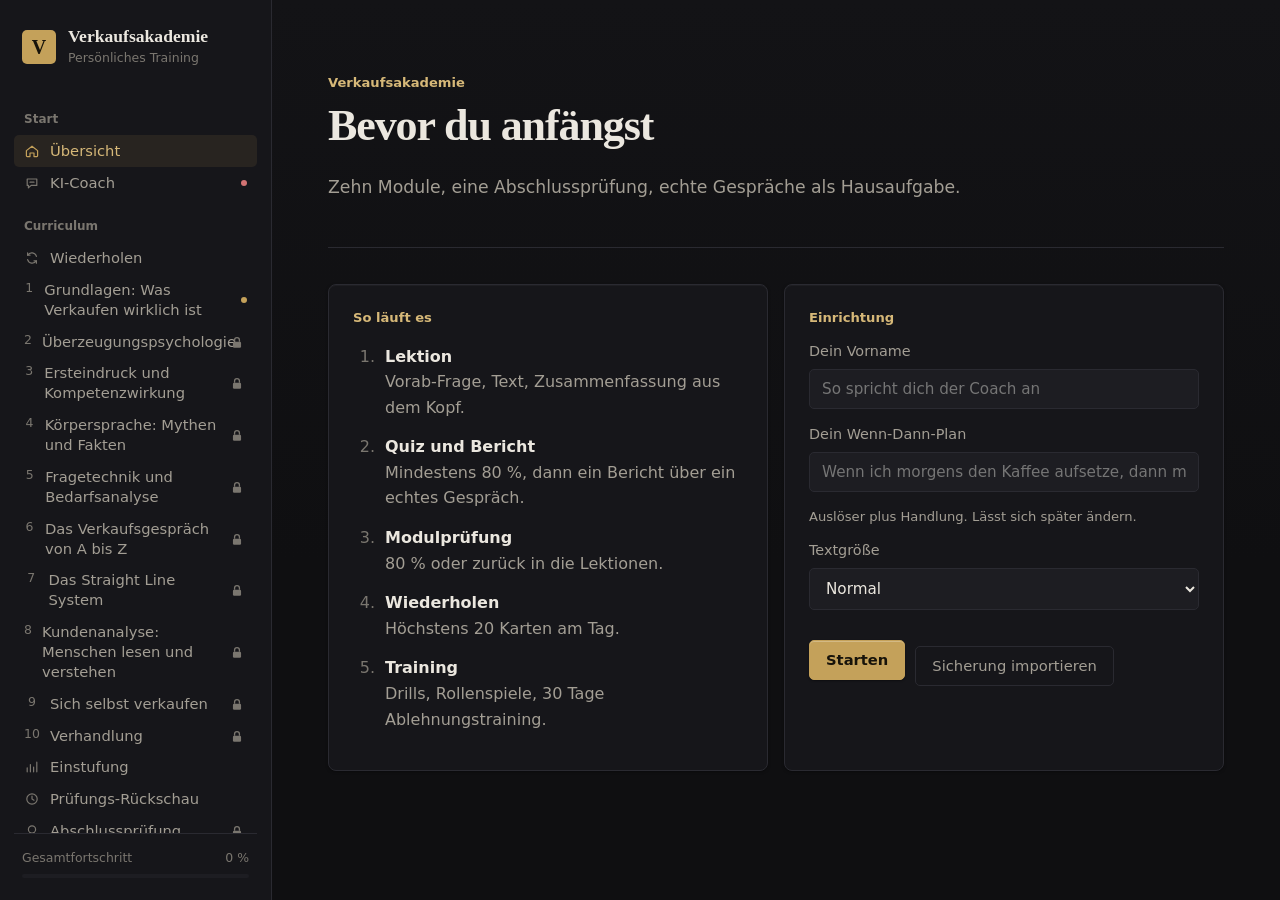
==== commit ad494155: "Konten mit Sync von Fortschritt und API-Schlüssel über Geräte Co-Authored-By: Claude Opus 5.5 <norep" ====
--- a/index.html
+++ b/index.html
@@ -3,7 +3,7 @@
 <head>
   <meta charset="UTF-8">
   <meta name="viewport" content="width=device-width, initial-scale=1.0">
-  <meta http-equiv="Content-Security-Policy" content="default-src 'self'; script-src 'self'; connect-src 'self' https://api.anthropic.com; style-src 'self' 'unsafe-inline' https://fonts.googleapis.com; font-src https://fonts.gstatic.com; img-src 'self' data:; manifest-src 'self'; object-src 'none'; base-uri 'self'; form-action 'self'">
+  <meta http-equiv="Content-Security-Policy" content="default-src 'self'; script-src 'self'; connect-src 'self' https://api.anthropic.com https://*.supabase.co; style-src 'self' 'unsafe-inline' https://fonts.googleapis.com; font-src https://fonts.gstatic.com; img-src 'self' data:; manifest-src 'self'; object-src 'none'; base-uri 'self'; form-action 'self'">
   <title>Verkaufsakademie</title>
   <meta name="description" content="Persönliche Lern- und Trainings-App für Verkauf, Verkaufspsychologie, Körpersprache, Selbstvermarktung und Kundenanalyse.">
   <link rel="preconnect" href="https://fonts.googleapis.com">
@@ -55,6 +55,8 @@
   <script defer src="js/data/checklisten.js"></script>
   <script defer src="js/data/koerpersprache.js"></script>
   <script defer src="js/data/kundenanalyse.js"></script>
+  <script defer src="js/konto-config.js"></script>
+  <script defer src="js/konto.js"></script>
   <script defer src="js/app.js"></script>
   <script defer src="js/coach.js"></script>
   <script defer src="js/sw-register.js"></script>
--- a/css/style.css
+++ b/css/style.css
@@ -1,7 +1,4 @@
-/* Verkaufsakademie
-   Aufbau: Tokens, Grundlagen, Layout, Navigation, Bausteine, Seiten, Responsiv, Druck. */
-
-/* Tokens */
+
 :root {
   --bg: #0f0f11;
   --surface: #16161a;
@@ -26,28 +23,29 @@
   --serif: 'Source Serif 4', Georgia, serif;
   --sans: 'IBM Plex Sans', system-ui, -apple-system, 'Segoe UI', sans-serif;
 
-  --radius: 6px;
-  --radius-sm: 4px;
+  --raise: inset 0 1px 0 rgba(255, 255, 255, .035), 0 1px 3px rgba(0, 0, 0, .35);
+  --radius: 8px;
+  --radius-sm: 5px;
   --sidebar: 272px;
   --measure: 72ch;
 
-  /* Abwärtskompatible Namen */
-  --bg-2: var(--surface);
+    --bg-2: var(--surface);
   --bg-3: var(--surface-2);
   --muted: var(--text-2);
   --gold-2: var(--gold-text);
   --gold-dim: var(--gold-tint);
 }
 
-/* Grundlagen */
 * { box-sizing: border-box; }
-html, body { margin: 0; background: var(--bg); color: var(--text); font-family: var(--sans); font-size: 16px; line-height: 1.6; -webkit-font-smoothing: antialiased; }
+html { background: var(--bg); }
+body { background: linear-gradient(180deg, #131316 0, var(--bg) 560px) no-repeat; }
+html, body { margin: 0; color: var(--text); font-family: var(--sans); font-size: 16px; line-height: 1.6; -webkit-font-smoothing: antialiased; }
 html[data-textsize="gross"] { font-size: 18px; }
 html[data-textsize="sehr-gross"] { font-size: 20px; }
 a { color: var(--gold-text); text-decoration: none; }
 a:hover { text-decoration: underline; text-underline-offset: 2px; }
-h1, h2, h3, h4 { font-family: var(--serif); font-weight: 600; margin: 0 0 .5em; line-height: 1.2; letter-spacing: -.01em; }
-h1 { font-size: 2.25rem; }
+h1, h2, h3, h4 { font-family: var(--serif); font-weight: 600; margin: 0 0 .5em; line-height: 1.15; letter-spacing: -.015em; }
+h1 { font-size: 2.5rem; letter-spacing: -.025em; }
 h2 { font-size: 1.6rem; }
 h3 { font-size: 1.2rem; }
 h4 { font-size: 1.05rem; }
@@ -64,14 +62,12 @@
 .skip-link:focus { left: 8px; }
 @media (prefers-reduced-motion: reduce) { *, *::before, *::after { animation-duration: .01ms !important; transition-duration: .01ms !important; scroll-behavior: auto !important; } }
 
-/* Layout */
 .app { display: flex; min-height: 100vh; }
 .main { margin-left: var(--sidebar); flex: 1; min-width: 0; padding: 48px 56px 96px; max-width: 1080px; }
 .main p, .main li { max-width: var(--measure); }
 .stat p, .cert p, .cert-text, .locked-note, .chat-empty, .center p { max-width: none; }
 .two-col { display: grid; grid-template-columns: 1fr 1fr; gap: 16px; margin-bottom: 16px; }
 .grid { display: grid; gap: 16px; grid-template-columns: repeat(auto-fill, minmax(260px, 1fr)); }
-/* Übersichtslisten (Rollenspiele, Fälle, Kontraste, Einwände …): Zeilen statt Kachelraster */
 .grid:not(.stats) { display: block; border: 1px solid var(--line); border-radius: var(--radius); background: var(--surface); }
 .grid:not(.stats) > .card { border: 0; border-radius: 0; background: transparent; padding: 16px 20px; }
 .grid:not(.stats) > .card + .card { border-top: 1px solid var(--line); }
@@ -80,7 +76,6 @@
 .grid:not(.stats) > .card p { margin-bottom: 0; }
 .grid:not(.stats) > .card .num { top: 16px; right: 20px; }
 
-/* Navigation */
 .sidebar { width: var(--sidebar); background: var(--surface); border-right: 1px solid var(--line); position: fixed; top: 0; bottom: 0; left: 0; display: flex; flex-direction: column; padding: 22px 14px; z-index: 20; transition: transform .2s; }
 .brand { display: flex; align-items: center; gap: 12px; cursor: pointer; margin-bottom: 20px; padding: 4px 8px; }
 .brand-mark { width: 34px; height: 34px; border-radius: var(--radius-sm); display: grid; place-items: center; background: var(--gold); color: var(--on-gold); font-family: var(--serif); font-size: 20px; font-weight: 700; line-height: 1; }
@@ -88,11 +83,16 @@
 .brand-sub { font-size: .78rem; color: var(--text-3); }
 .nav { flex: 1; overflow-y: auto; }
 .nav-section { font-size: .75rem; font-weight: 600; color: var(--text-3); margin: 18px 10px 6px; }
-.nav a { display: flex; align-items: center; gap: 10px; padding: 7px 10px; border-radius: var(--radius-sm); color: var(--text-2); font-size: .92rem; line-height: 1.35; }
+.nav a { display: flex; align-items: center; gap: 10px; padding: 6px 10px; border-radius: var(--radius-sm); color: var(--text-2); font-size: .92rem; line-height: 1.35; }
 .nav a:hover { background: var(--surface-2); color: var(--text); text-decoration: none; }
-.nav a.active { background: var(--surface-2); color: var(--text); box-shadow: inset 2px 0 0 var(--gold); }
+.nav a.active { background: var(--gold-tint); color: var(--gold-text); }
+.nav-ico { flex-shrink: 0; color: var(--text-3); }
+.nav a:hover .nav-ico { color: var(--text-2); }
+.nav a.active .nav-ico { color: var(--gold); }
+.nav-label { flex: 1; min-width: 0; }
 .nav a .ico { width: 20px; text-align: center; }
-.nav-num { width: 18px; font-size: .8rem; color: var(--text-3); font-variant-numeric: tabular-nums; flex-shrink: 0; text-align: right; }
+.nav-num { display: inline-block; width: 16px; margin-right: 10px; font-size: .78rem; color: var(--text-3); font-variant-numeric: tabular-nums; text-align: center; }
+.nav-label:has(.nav-num) { display: flex; }
 .nav a.active .nav-num { color: var(--gold-text); }
 .nav-ok { color: var(--green); margin-left: auto; font-size: .85rem; }
 .nav-lock { margin-left: auto; }
@@ -109,28 +109,26 @@
 .breadcrumb { font-size: .82rem; color: var(--text-3); margin-bottom: 20px; }
 .breadcrumb a { color: var(--text-2); }
 
-/* Seitenkopf */
-.eyebrow { font-size: .82rem; font-weight: 600; color: var(--text-2); margin-bottom: 8px; }
+.eyebrow { font-size: .82rem; font-weight: 600; color: var(--gold-text); margin-bottom: 8px; }
 .eyebrow strong { color: var(--text); }
 .lead { font-size: 1.08rem; color: var(--text-2); max-width: var(--measure); }
 .hero { padding: 24px 0 28px; border-bottom: 1px solid var(--line); margin-bottom: 36px; }
-.hero h1 { font-size: 2.5rem; }
+.hero h1 { font-size: 2.75rem; }
 .hero.small { padding-top: 8px; }
 .hero.small h1 { font-size: 2.1rem; }
 .hero.passed { border-color: var(--green); }
-.section-title { margin: 48px 0 16px; font-size: 1.35rem; }
-
-/* Fortschrittsbalken */
+.section-title { margin: 52px 0 16px; font-size: 1.45rem; }
+.section-title::before { content: ''; display: block; width: 28px; height: 2px; background: var(--gold); margin-bottom: 14px; }
+
 .bar { height: 4px; background: var(--surface-2); border-radius: 2px; overflow: hidden; }
 .bar-fill { height: 100%; width: 0; background: var(--gold); transition: width .3s; }
 
-/* Karten */
-.card { background: var(--surface); border: 1px solid var(--line); border-radius: var(--radius); padding: 22px 24px; position: relative; }
+.card { background: var(--surface); border: 1px solid var(--line); border-radius: var(--radius); padding: 22px 24px; position: relative; box-shadow: var(--raise); }
 .card.clickable { cursor: pointer; transition: border-color .15s; }
 .card.clickable:hover { border-color: var(--line-strong); }
 .card h3 { margin-bottom: 6px; }
 .card .meta { font-size: .8rem; color: var(--text-3); display: flex; gap: 4px 12px; flex-wrap: wrap; align-items: center; }
-.card .num { position: absolute; top: 22px; right: 24px; font-size: .85rem; color: var(--text-3); font-variant-numeric: tabular-nums; }
+.card .num { position: absolute; top: 18px; right: 24px; font-family: var(--serif); font-size: 1.5rem; font-weight: 600; color: var(--gold); opacity: .55; font-variant-numeric: lining-nums tabular-nums; }
 .card .bar { margin-top: 14px; }
 .card + .card { margin-top: 16px; }
 .grid > .card, .lesson-list > .card, .kontrast-grid > .card, .days > .card, .two-col > .card, .spielbuch > .card, .checklisten > .card, .glossar > .card { margin-top: 0; }
@@ -143,7 +141,6 @@
 .lesson-list { display: grid; gap: 10px; }
 .lesson-list .card { padding-right: 72px; }
 
-/* Hinweiskästen: eine Kante statt Farbfläche */
 .callout { border: 1px solid var(--line); border-left: 2px solid var(--line-strong); border-radius: var(--radius-sm); padding: 14px 18px; margin: 1.4em 0; background: var(--surface); }
 .callout.warn { border-left-color: var(--red); }
 .callout.study { border-left-color: var(--blue); }
@@ -158,7 +155,6 @@
 .callout.mitnehmen a { margin-left: 6px; }
 .callout.vertiefen div + div { margin-top: 6px; }
 
-/* Schlagworte */
 .tag { display: inline-block; font-size: .75rem; font-weight: 500; padding: 1px 7px; border-radius: var(--radius-sm); border: 1px solid var(--line-strong); color: var(--text-2); line-height: 1.5; }
 .tag.gold, .tag.st-C { border-color: rgba(196, 161, 90, .5); color: var(--gold-text); }
 .tag.green, .tag.st-A { border-color: rgba(118, 183, 139, .5); color: var(--green); }
@@ -168,10 +164,9 @@
 .pill { display: inline-block; padding: 4px 10px; border-radius: var(--radius-sm); border: 1px solid var(--line); background: var(--surface); color: var(--text-2); font-size: .85rem; margin-bottom: 18px; }
 .pill:hover { border-color: var(--line-strong); color: var(--text); text-decoration: none; }
 
-/* Knöpfe: eine Hauptaktion (gefüllt), sonst Kontur */
 .btn { display: inline-flex; align-items: center; gap: 8px; padding: 9px 16px; border-radius: var(--radius-sm); border: 1px solid var(--line-strong); background: transparent; color: var(--text); font-family: var(--sans); font-size: .92rem; font-weight: 500; line-height: 1.4; cursor: pointer; transition: background-color .15s, border-color .15s; }
 .btn:hover { background: var(--surface-2); text-decoration: none; }
-.btn.primary { background: var(--gold); border-color: var(--gold); color: var(--on-gold); font-weight: 600; }
+.btn.primary { background: var(--gold); border-color: var(--gold); color: var(--on-gold); font-weight: 600; box-shadow: inset 0 1px 0 rgba(255, 255, 255, .25), 0 1px 2px rgba(0, 0, 0, .4); }
 .btn.primary:hover { background: var(--gold-text); border-color: var(--gold-text); }
 label.btn { margin-bottom: 0; }
 .btn.ghost { border-color: var(--line); color: var(--text-2); }
@@ -186,7 +181,6 @@
 .x { background: none; border: 0; color: var(--text-3); cursor: pointer; font-size: 1.1rem; padding: 0 6px; line-height: 1; }
 .x:hover { color: var(--red); }
 
-/* Formulare */
 label { display: block; margin-bottom: 14px; font-size: .9rem; color: var(--text-2); }
 input:not([type=checkbox]):not([type=radio]), label select, label textarea, textarea.journal, .search, .chat-form textarea { background: var(--surface-2); border: 1px solid var(--line); border-radius: var(--radius-sm); color: var(--text); padding: 10px 12px; font-family: var(--sans); font-size: .95rem; }
 label input:not([type=radio]):not([type=checkbox]), label select, label textarea { display: block; width: 100%; margin-top: 6px; }
@@ -213,7 +207,6 @@
 summary { cursor: pointer; color: var(--gold-text); font-size: .9rem; }
 details[open] summary { margin-bottom: 10px; }
 
-/* Nummerierte Abläufe */
 .steps { counter-reset: s; list-style: none; padding: 0; }
 .steps li { counter-increment: s; position: relative; padding-left: 32px; margin-bottom: 14px; }
 .steps li::before { content: counter(s) "."; position: absolute; left: 0; top: 0; width: 22px; text-align: right; color: var(--text-3); font-variant-numeric: tabular-nums; }
@@ -229,7 +222,6 @@
 .stepper li.cur { color: var(--text); border-color: var(--line-strong); background: var(--surface-2); }
 .stepper li.done { color: var(--green); }
 
-/* Tabellen */
 table { width: 100%; border-collapse: collapse; font-size: .92rem; margin: 1em 0; }
 th, td { text-align: left; padding: 9px 10px; border-bottom: 1px solid var(--line); vertical-align: top; }
 th { color: var(--text-2); font-weight: 600; font-size: .85rem; }
@@ -240,7 +232,6 @@
 .week-table .up { color: var(--green); }
 .week-table .down { color: var(--red); }
 
-/* Lektion */
 .lesson { max-width: 74ch; }
 .lesson h2 { margin-top: 2em; padding-top: .6em; border-top: 1px solid var(--line); }
 .lesson h2:first-of-type { border-top: 0; margin-top: 1em; }
@@ -263,8 +254,7 @@
 a.gl:hover { color: var(--gold-text); text-decoration-style: solid; }
 .gl-hint { margin: -4px 0 14px; }
 
-/* Quiz und Prüfung */
-.quiz-q { background: var(--surface); border: 1px solid var(--line); border-radius: var(--radius); padding: 20px 22px; margin-bottom: 14px; }
+.quiz-q { background: var(--surface); border: 1px solid var(--line); border-radius: var(--radius); padding: 20px 22px; margin-bottom: 14px; box-shadow: var(--raise); }
 .quiz-q .q { font-weight: 500; margin-bottom: 12px; }
 .quiz-q .eyebrow { margin-bottom: 6px; font-size: .78rem; }
 .quiz-q.blind { border-color: rgba(210, 115, 115, .5); }
@@ -288,7 +278,6 @@
 .pruefung-offen li { padding: 8px 0; border-bottom: 1px solid var(--line); }
 .pruefung-offen li:last-child { border-bottom: 0; }
 
-/* Haken, Listen, Leiter */
 .check { display: flex; align-items: flex-start; gap: 12px; padding: 10px 14px; border-radius: var(--radius-sm); border: 1px solid var(--line); background: var(--surface); margin-bottom: 6px; cursor: pointer; }
 .check input { margin-top: 5px; width: 16px; height: 16px; }
 .check.done { opacity: .55; text-decoration: line-through; }
@@ -314,15 +303,13 @@
 .rubrik-dim .opt { align-items: flex-start; }
 .rubrik-dim .opt span { font-size: .92rem; line-height: 1.5; }
 
-/* Statusmarken (✓ / offen) */
 .ms-icon { width: 18px; height: 18px; border-radius: 50%; border: 1px solid var(--line-strong); display: inline-grid; place-items: center; font-size: .7rem; line-height: 1; flex-shrink: 0; margin-top: 3px; color: transparent; }
 .done > .ms-icon, .ms.done .ms-icon { border-color: var(--green); background: var(--green); color: var(--bg); }
 
-/* Startseite */
-.stats { display: grid; grid-template-columns: repeat(auto-fit, minmax(130px, 1fr)); gap: 0; margin-bottom: 32px; border-top: 1px solid var(--line); border-bottom: 1px solid var(--line); }
+.stats { margin-top: 28px; display: grid; grid-template-columns: repeat(auto-fit, minmax(130px, 1fr)); gap: 0; margin-bottom: 32px; border-top: 1px solid var(--line); border-bottom: 1px solid var(--line); }
 .stat { padding: 16px 16px 16px 0; }
 .stats .stat + .stat { padding-left: 16px; border-left: 1px solid var(--line); }
-.stat .big { font-size: 1.75rem; font-weight: 600; color: var(--text); line-height: 1.1; font-variant-numeric: tabular-nums; }
+.stat .big { font-family: var(--serif); font-size: 2rem; font-weight: 600; color: var(--gold-text); line-height: 1.1; font-variant-numeric: tabular-nums; }
 .stat .lbl { font-size: .82rem; color: var(--text-2); margin-top: 4px; }
 .today { margin-bottom: 28px; }
 .today-row { display: grid; grid-template-columns: repeat(auto-fit, minmax(190px, 1fr)); gap: 0; border: 1px solid var(--line); border-radius: var(--radius-sm); }
@@ -346,7 +333,6 @@
 .legend { font-size: .85rem; color: var(--text-2); margin-bottom: 18px; }
 .nachlesen ul { margin: 6px 0 4px; }
 
-/* Bibliothek, Zitate, Personen */
 .quote-card { background: var(--surface); border: 1px solid var(--line); border-radius: var(--radius); padding: 22px 24px; margin-bottom: 12px; }
 .quote-card .en { font-family: var(--serif); font-size: 1.2rem; line-height: 1.45; margin-bottom: 8px; }
 .quote-card .de { color: var(--text-2); margin-bottom: 10px; }
@@ -365,7 +351,6 @@
 .glossar .glos p { margin: 0 0 10px; font-size: .95rem; }
 .glossar .glos .meta { font-size: .82rem; }
 
-/* Rollenspiel */
 .scene { background: var(--surface); border: 1px solid var(--line); border-radius: var(--radius); padding: 24px; }
 .scene + .scene { margin-top: 14px; }
 .scene .npc { font-family: var(--serif); font-size: 1.15rem; line-height: 1.5; padding: 4px 0 4px 18px; border-left: 2px solid var(--gold); margin: 16px 0; }
@@ -384,7 +369,6 @@
 .rp-bilanz { margin: 10px 0 0; }
 .card.rs .meta { margin-bottom: 8px; }
 
-/* Training */
 .meter { display: flex; align-items: center; gap: 12px; font-size: .85rem; color: var(--text-2); }
 .timer { font-size: 3.5rem; font-weight: 300; color: var(--text); text-align: center; line-height: 1; margin: 20px 0; font-variant-numeric: tabular-nums; }
 .rating { display: flex; gap: 6px; }
@@ -411,7 +395,6 @@
 .log-entry .feedback { margin-top: 8px; padding: 10px 14px; background: var(--surface); border-radius: var(--radius-sm); font-size: .9rem; }
 .log-entry .feedback p { margin: 0 0 .5em; }
 
-/* Kontraste, Beispiele, Wiedervorlagen */
 .kontrast-grid { display: grid; gap: 12px; grid-template-columns: repeat(auto-fit, minmax(220px, 1fr)); margin: 18px 0; }
 .card.kontrast h3 { font-size: 1.05rem; margin-bottom: 10px; }
 .card.kontrast .row { margin-top: 10px; }
@@ -431,7 +414,6 @@
 .wv-list li { padding: 6px 0; border-top: 1px solid var(--line); }
 details.muster { margin: 14px 0; }
 
-/* Kundenanalyse, Spielbuch, Einstellungen */
 .ka-q { margin: 18px 0; }
 .ka-q .q { font-weight: 500; margin-bottom: 8px; }
 .persona { margin: 6px 0 14px; }
@@ -449,7 +431,6 @@
 .kalib-row .bar { margin: 0; }
 .kalib-row strong { text-align: right; font-variant-numeric: tabular-nums; }
 
-/* Coach */
 .chat-page { display: flex; flex-direction: column; min-height: calc(100vh - 150px); }
 .chat-head { display: flex; justify-content: space-between; align-items: flex-end; gap: 16px; flex-wrap: wrap; margin-bottom: 18px; }
 .chat-head h1 { font-size: 1.9rem; margin: 0; }
@@ -468,7 +449,6 @@
 .chat-form { display: flex; gap: 10px; align-items: flex-end; position: sticky; bottom: 0; background: var(--bg); padding: 12px 0 0; border-top: 1px solid var(--line); flex-wrap: wrap; }
 .chat-form textarea { flex: 1; min-width: 200px; resize: none; }
 
-/* Meldungen und Dialoge */
 #toast { position: fixed; bottom: 24px; left: 50%; transform: translateX(-50%) translateY(12px); background: var(--surface-2); border: 1px solid var(--line-strong); color: var(--text); padding: 10px 18px; border-radius: var(--radius); opacity: 0; transition: opacity .2s, transform .2s; z-index: 100; max-width: 90vw; font-size: .92rem; pointer-events: none; box-shadow: 0 8px 24px rgba(0, 0, 0, .4); }
 #toast.show { opacity: 1; transform: translateX(-50%); }
 #toast.good { border-left: 3px solid var(--green); }
@@ -481,7 +461,6 @@
 .ico { display: inline-block; vertical-align: -2px; }
 .lock .ico, .nav-lock .ico { color: var(--text-3); }
 
-/* Zertifikat */
 .cert { display: flex; justify-content: center; padding: 20px 0; }
 .cert-inner { max-width: 760px; width: 100%; padding: 56px 60px; border: 1px solid var(--gold); background: var(--surface); text-align: center; }
 .cert-logo { width: 44px; height: 44px; margin: 0 auto 16px; background: var(--gold); color: var(--on-gold); border-radius: var(--radius-sm); display: grid; place-items: center; font-family: var(--serif); font-size: 1.5rem; font-weight: 700; }
@@ -497,7 +476,6 @@
 .cert-small { font-size: .78rem; color: var(--text-3); margin-top: 24px; }
 .cert-training { margin-top: 10px; }
 
-/* Responsiv */
 @media (max-width: 900px) {
   .sidebar { transform: translateX(-100%); padding-top: 64px; }
   .sidebar.open { transform: none; box-shadow: 0 0 48px rgba(0, 0, 0, .6); }
@@ -530,7 +508,6 @@
 @media (max-width: 560px) { .sb-row { grid-template-columns: 1fr; gap: 4px; } }
 @media (max-width: 480px) { .kalib-row { grid-template-columns: 90px 1fr 52px; font-size: .9rem; } }
 
-/* Druck */
 @media print {
   .sidebar, .menu-toggle, .no-print, #toast, .read-progress, .gl-hint, details.muster { display: none !important; }
   .main { margin: 0 !important; padding: 0 !important; }
@@ -549,3 +526,38 @@
   .cert-name, .cert h1, .cert-stats strong { color: #111; }
   .cert-text, .cert-small, .cert-stats span, .cert-eyebrow { color: #444; }
 }
+
+.hero-panel { display: flex; align-items: center; gap: 40px; justify-content: space-between; padding: 36px 40px; margin-bottom: 32px; background: var(--surface); border: 1px solid var(--line); border-radius: 12px; box-shadow: var(--raise); position: relative; overflow: hidden; }
+.hero-panel::before { content: ''; position: absolute; inset: 0 auto 0 0; width: 3px; background: var(--gold); }
+.hero-panel h1 { font-size: 2.6rem; margin-bottom: .3em; }
+.hero-panel .lead { margin-bottom: 0; }
+.hero-main { min-width: 0; }
+.ring { position: relative; flex-shrink: 0; width: 132px; height: 132px; }
+.ring svg { transform: rotate(-90deg); display: block; }
+.ring circle { fill: none; stroke-width: 7; }
+.ring-track { stroke: var(--surface-2); }
+.ring-fill { stroke: var(--gold); stroke-linecap: round; transition: stroke-dashoffset .6s ease; }
+.ring-text { position: absolute; inset: 0; display: grid; place-content: center; text-align: center; }
+.ring-text strong { font-family: var(--serif); font-size: 2rem; font-weight: 600; line-height: 1; font-variant-numeric: lining-nums; }
+.ring-text small { font-size: .9rem; color: var(--text-2); margin-left: 2px; }
+.ring-text span { font-size: .75rem; color: var(--text-3); margin-top: 4px; }
+.steps.titled li strong { display: block; color: var(--text); }
+.steps.titled li { color: var(--text-2); }
+@media (max-width: 700px) {
+  .hero-panel { flex-direction: column-reverse; align-items: flex-start; gap: 20px; padding: 24px 20px; }
+  .hero-panel h1 { font-size: 1.9rem; }
+  .ring { width: 96px; height: 96px; }
+  .ring svg { width: 96px; height: 96px; }
+  .ring-text strong { font-size: 1.5rem; }
+}
+
+.konto-zeile { display: flex; justify-content: space-between; align-items: center; gap: 16px; flex-wrap: wrap; }
+.konto-zeile .btn-row { margin: 0; }
+.konto-mail { font-weight: 500; }
+.konto-status { font-size: .88rem; display: flex; align-items: center; gap: 8px; margin-top: 2px; }
+.konto-punkt { width: 7px; height: 7px; border-radius: 50%; background: var(--text-3); flex: none; }
+.konto-punkt.an { background: var(--green); }
+.konto-punkt.aus { background: var(--red); }
+.btn.konto-link { border-color: transparent; background: none; }
+.btn.konto-loeschen { margin-top: 14px; padding-left: 0; color: var(--text-3); }
+.btn.konto-loeschen:hover { color: var(--red); }
